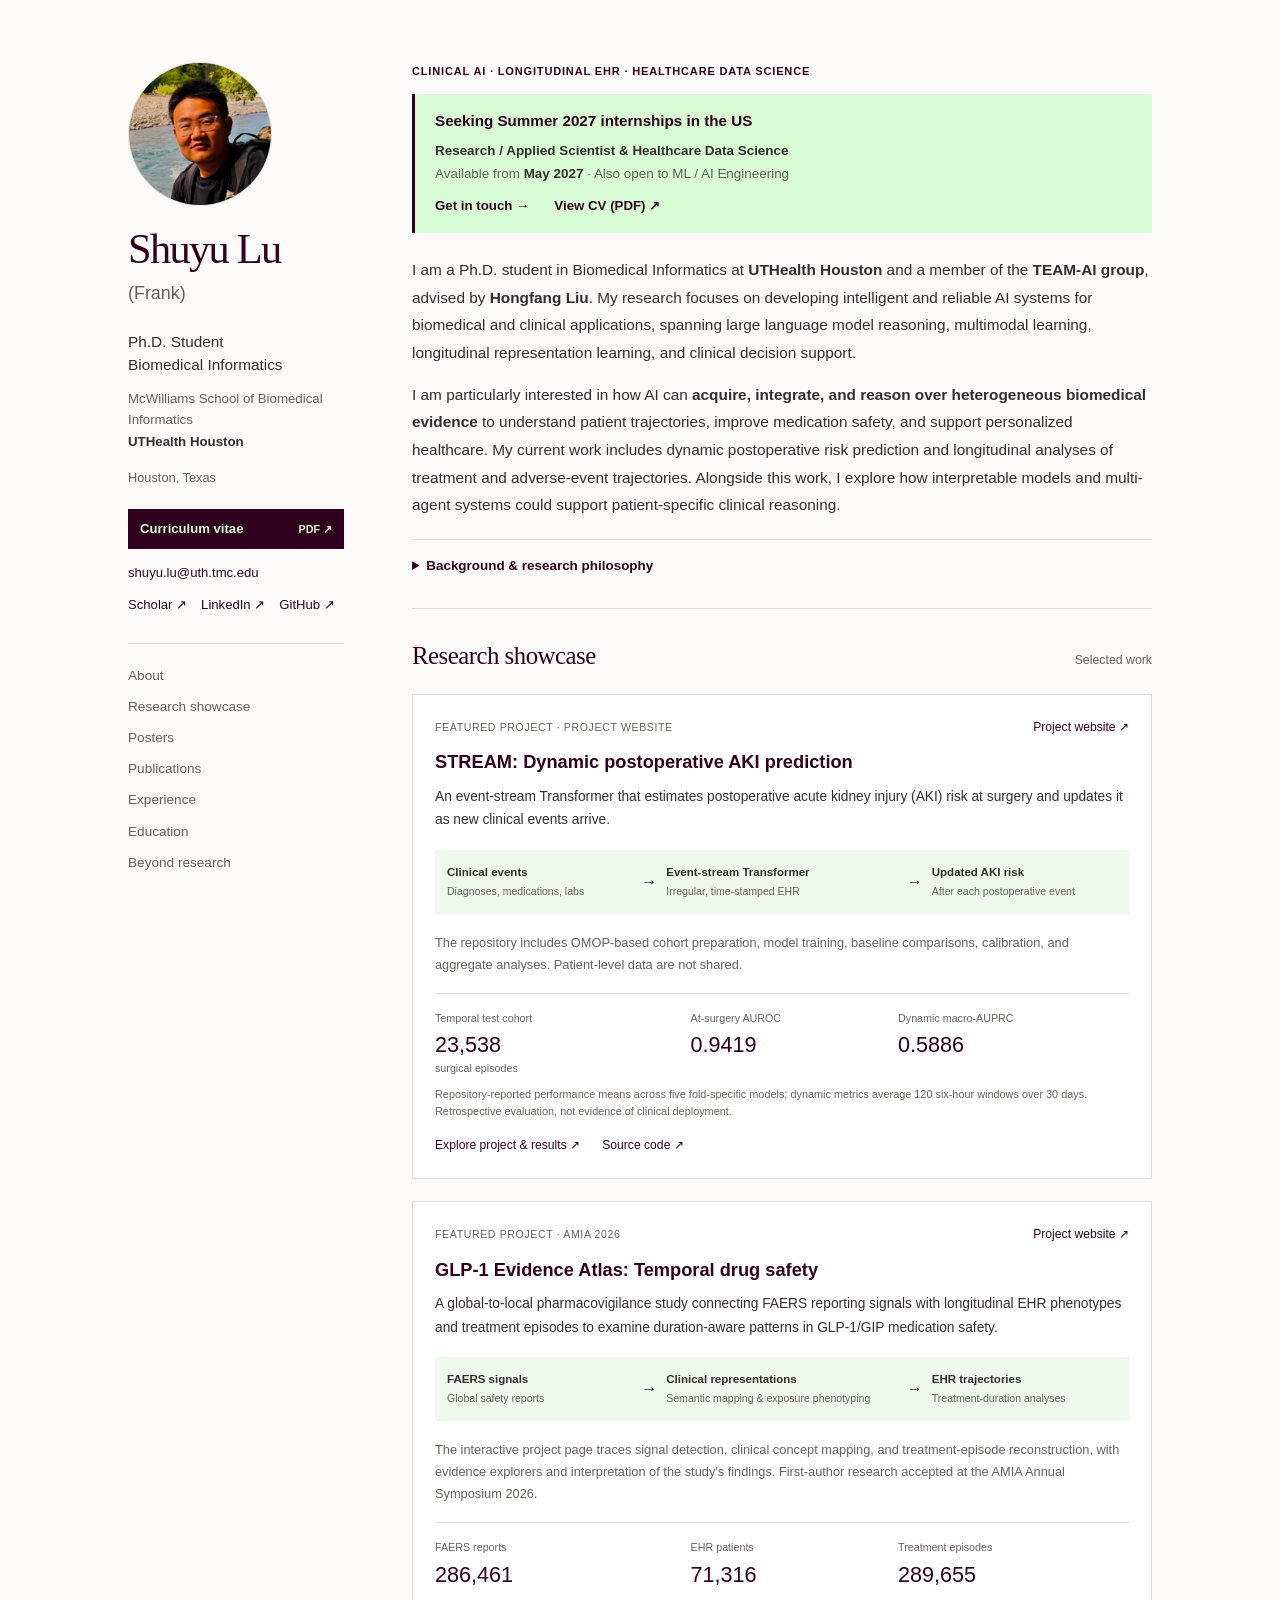
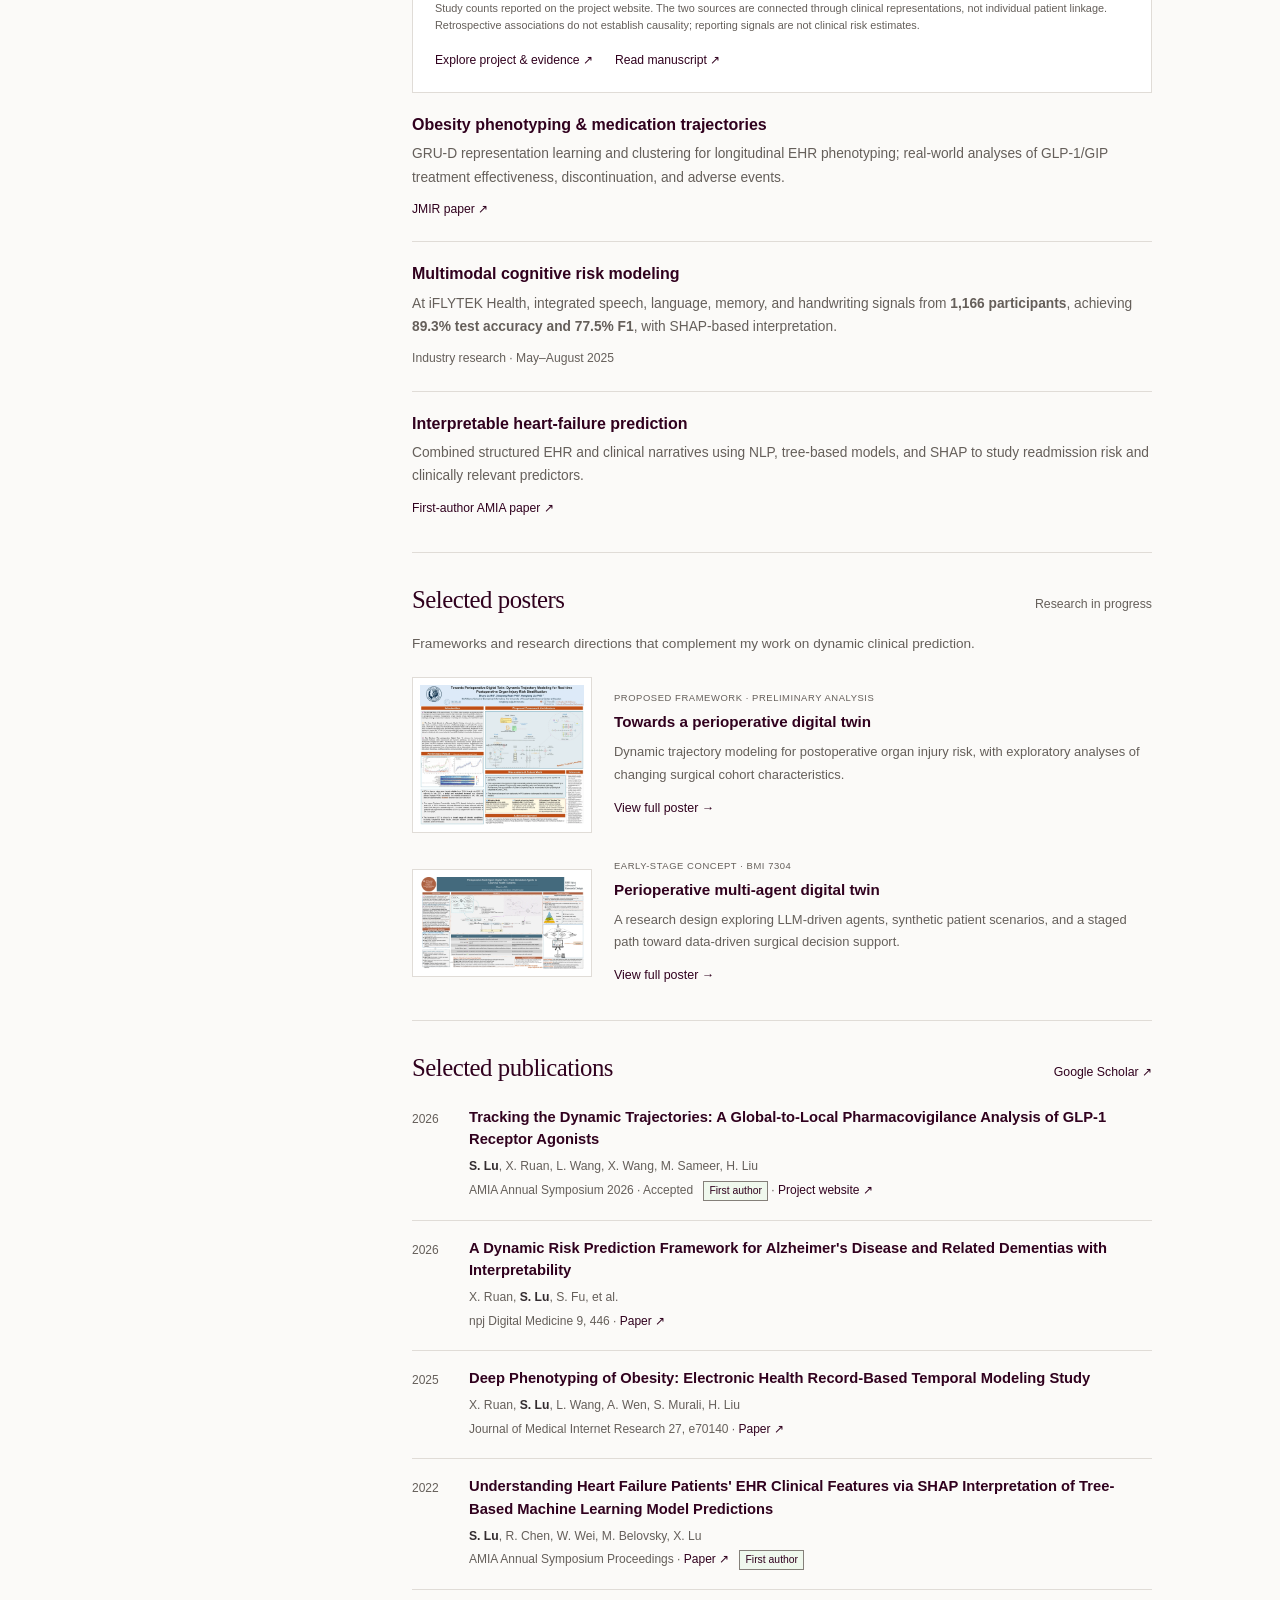
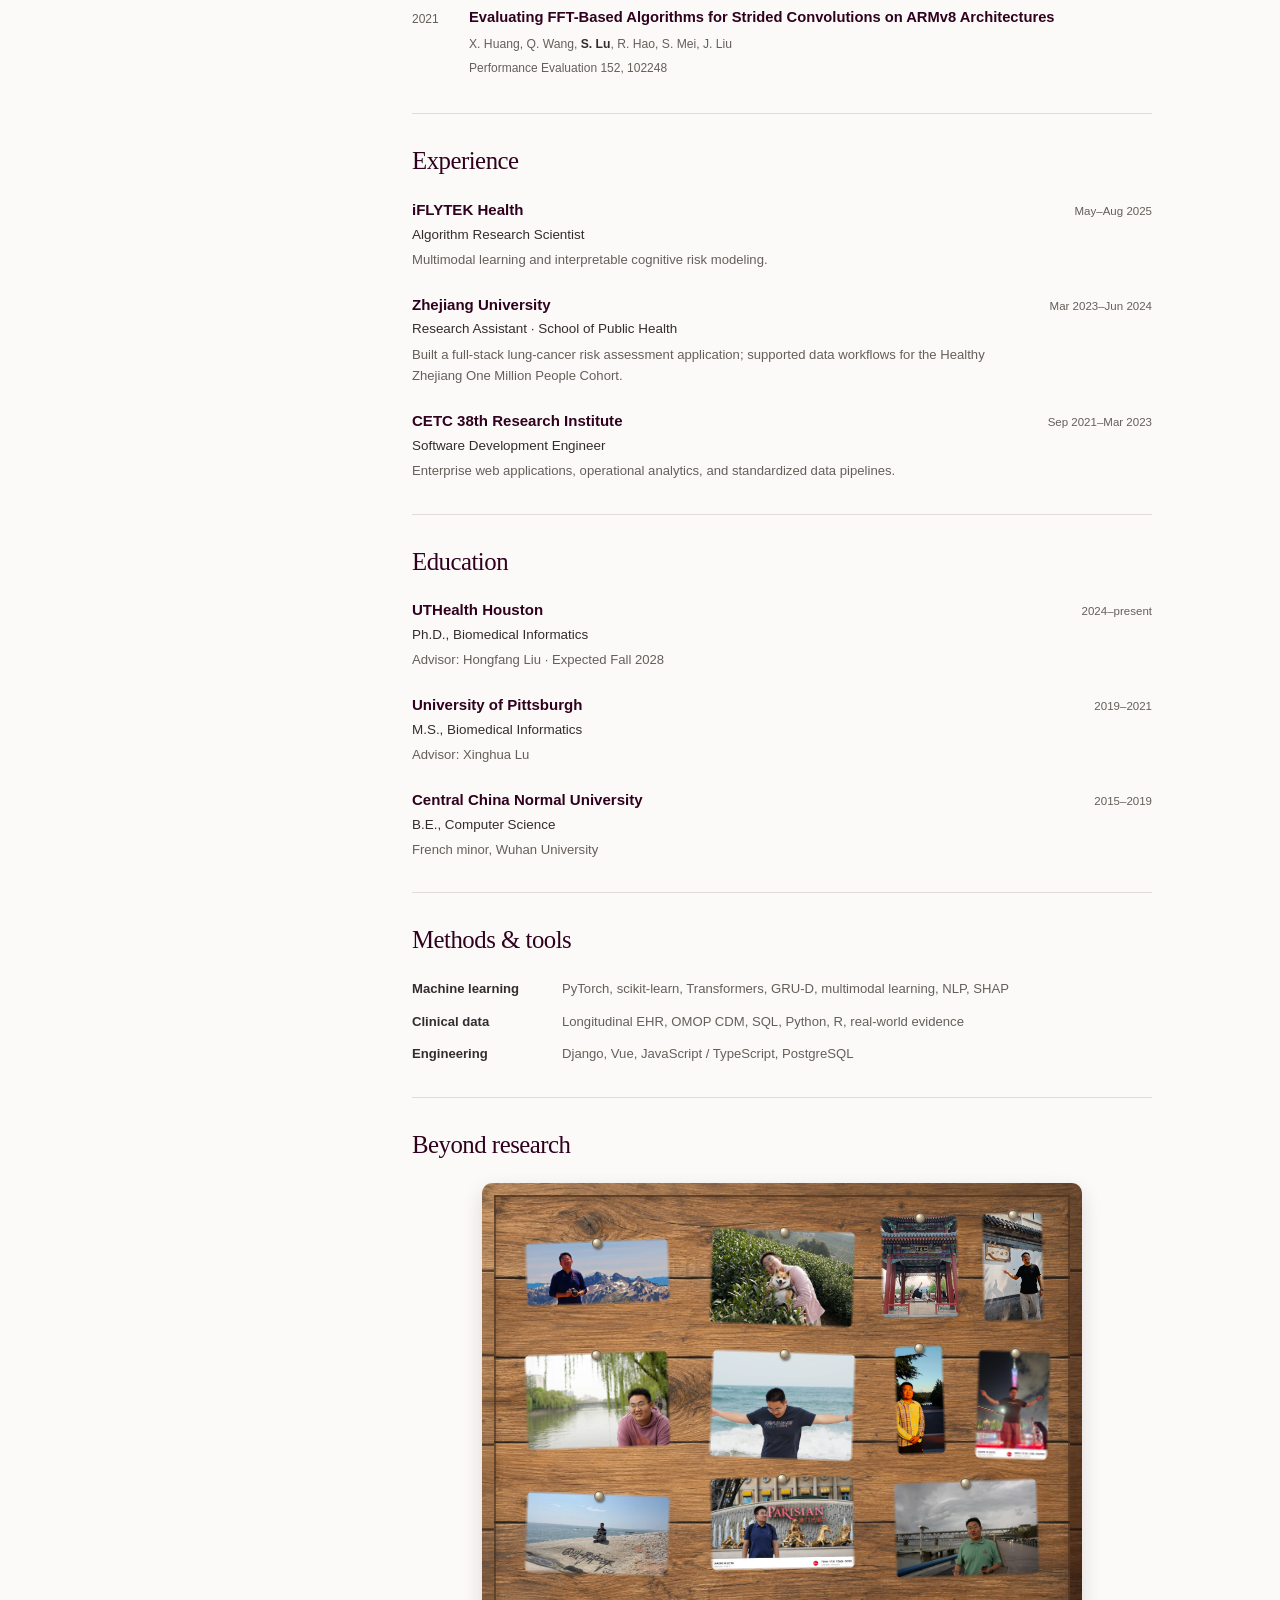
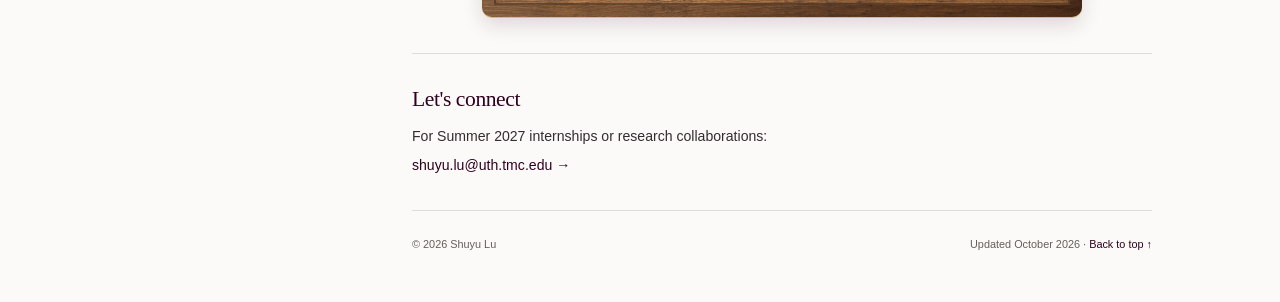
==== docs/index.html @ b24ef8eb "website" ====
<!doctype html>
<html lang="en">
<head>
<meta charset="utf-8"><meta name="viewport" content="width=device-width, initial-scale=1">
<meta name="theme-color" content="#fbfaf8">
<meta name="description" content="Shuyu (Frank) Lu, Biomedical Informatics Ph.D. student at UTHealth Houston. Clinical AI, longitudinal EHR modeling, and healthcare data science. Seeking US internships starting May 2027.">
<title>Shuyu (Frank) Lu | Clinical AI & Healthcare Data Science</title>
<link rel="stylesheet" href="styles.css">
<link rel="icon" type="image/svg+xml" href="data:image/svg+xml,%3Csvg xmlns='http://www.w3.org/2000/svg' viewBox='0 0 64 64'%3E%3Crect width='64' height='64' rx='10' fill='%2330011E'/%3E%3Ctext x='32' y='44' text-anchor='middle' font-family='Georgia,serif' font-size='38' fill='%23D7FCD4'%3ES%3C/text%3E%3C/svg%3E">
</head>
<body id="top">
<a class="skip" href="#main">Skip to content</a>
<div class="layout">
<header class="profile">
<div class="avatar"><img src="photos/shuyu-riverside.webp" alt="Shuyu Lu by a river" width="1800" height="810" fetchpriority="high"></div>
<h1 class="profile-title"><a class="name" href="#top">Shuyu Lu<span>(Frank)</span></a></h1>
<p class="position">Ph.D. Student <span class="break"></span>Biomedical Informatics</p>
<p class="affiliation">McWilliams School of Biomedical Informatics<br><strong>UTHealth Houston</strong></p>
<p class="location">Houston, Texas</p>
<div class="profile-links">
<a class="cv-link" href="cv.pdf" target="_blank" rel="noopener">Curriculum vitae <span>PDF ↗</span></a>
<a href="mailto:shuyu.lu@uth.tmc.edu">shuyu.lu@uth.tmc.edu</a>
<div class="social"><a href="https://scholar.google.com/citations?user=YHC0V5UAAAAJ&amp;hl=en" target="_blank" rel="noopener">Scholar ↗</a><a href="https://www.linkedin.com/in/shuyulu" target="_blank" rel="noopener">LinkedIn ↗</a><a href="https://github.com/Frank-LSY" target="_blank" rel="noopener">GitHub ↗</a></div>
</div>
<nav aria-label="Page sections"><a href="#about">About</a><a href="#research">Research showcase</a><a href="#posters">Posters</a><a href="#publications">Publications</a><a href="#experience">Experience</a><a href="#education">Education</a><a href="#life">Beyond research</a></nav>
</header>
<main id="main">
<section id="about" class="intro">
<p class="eyebrow">Clinical AI · Longitudinal EHR · Healthcare Data Science</p>
<aside class="availability" aria-label="Internship availability">
<h2>Seeking Summer 2027 internships in the US</h2>
<p><strong>Research / Applied Scientist &amp; Healthcare Data Science</strong><br>Available from <strong>May 2027</strong> · Also open to ML / AI Engineering</p>
<div class="action-links"><a href="mailto:shuyu.lu@uth.tmc.edu?subject=Summer%202027%20Internship">Get in touch →</a><a href="cv.pdf" target="_blank" rel="noopener">View CV (PDF) ↗</a></div>
</aside>
<p>I am a Ph.D. student in Biomedical Informatics at <strong>UTHealth Houston</strong> and a member of the <strong>TEAM-AI group</strong>, advised by <strong>Hongfang Liu</strong>. My research focuses on developing intelligent and reliable AI systems for biomedical and clinical applications, spanning large language model reasoning, multimodal learning, longitudinal representation learning, and clinical decision support.</p>
<p>I am particularly interested in how AI can <strong>acquire, integrate, and reason over heterogeneous biomedical evidence</strong> to understand patient trajectories, improve medication safety, and support personalized healthcare. My current work includes dynamic postoperative risk prediction and longitudinal analyses of treatment and adverse-event trajectories. Alongside this work, I explore how interpretable models and multi-agent systems could support patient-specific clinical reasoning.</p>
<details class="bio-story">
<summary>Background &amp; research philosophy</summary>
<div class="bio-story-copy">
<p>Growing up in a family of physicians, I often heard my parents discuss clinical practice and medical decision-making. Those conversations made me curious about the gap between the wealth of available clinical data and the knowledge clinicians can use in an individual patient's care. That question led me from computer science to biomedical informatics.</p>
<p>After earning my bachelor's degree in computer science, I completed an M.S. in Biomedical Informatics at the <strong>University of Pittsburgh</strong>, where I began studying predictive models for heart failure. I then returned to China to work on data-driven chronic disease management and software development. These experiences taught me to value systems that combine methodological rigor with a clear clinical purpose.</p>
<p>At UTHealth Houston, discussions with Dr. Liu, Xiaoyang Ruan, Liwei Wang, and colleagues at McGovern Medical School helped sharpen my interest in perioperative care. Dr. Liu's advice to <strong>start with the clinical problem and design the right tool</strong> has become central to my research: the question should guide the method, and the method should fit the clinical workflow.</p>
<p>Looking ahead, I aim to develop explainable, patient-specific decision support for perioperative risk management, including orthopedic care. One direction is a multi-agent framework that integrates heterogeneous clinical data and the perspectives of different clinical roles. This remains a research goal, with clinical validation and workflow integration essential to its development. Ultimately, I want my work to help clinicians turn complex evidence into informed, individualized care.</p>
</div>
</details>
</section>
<section id="research">
<div class="section-heading"><h2>Research showcase</h2><span>Selected work</span></div>
<article class="featured">
<div class="project-top"><span class="label">Featured project · Project website</span><a href="https://frank-lsy.github.io/STREAM-PO-AKI/" target="_blank" rel="noopener">Project website ↗</a></div>
<h3><a href="https://frank-lsy.github.io/STREAM-PO-AKI/" target="_blank" rel="noopener">STREAM: Dynamic postoperative AKI prediction</a></h3>
<p>An event-stream Transformer that estimates postoperative acute kidney injury (AKI) risk at surgery and updates it as new clinical events arrive.</p>
<div class="event-flow" aria-label="Model pipeline"><div><strong>Clinical events</strong><span>Diagnoses, medications, labs</span></div><span class="arrow" aria-hidden="true">→</span><div><strong>Event-stream Transformer</strong><span>Irregular, time-stamped EHR</span></div><span class="arrow" aria-hidden="true">→</span><div><strong>Updated AKI risk</strong><span>After each postoperative event</span></div></div>
<p class="project-detail">The repository includes OMOP-based cohort preparation, model training, baseline comparisons, calibration, and aggregate analyses. Patient-level data are not shared.</p>
<dl class="results"><div><dt>Temporal test cohort</dt><dd>23,538 <span>surgical episodes</span></dd></div><div><dt>At-surgery AUROC</dt><dd>0.9419</dd></div><div><dt>Dynamic macro-AUPRC</dt><dd>0.5886</dd></div></dl>
<p class="result-note">Repository-reported performance means across five fold-specific models; dynamic metrics average 120 six-hour windows over 30 days. Retrospective evaluation, not evidence of clinical deployment.</p>
<p class="project-links"><a href="https://frank-lsy.github.io/STREAM-PO-AKI/" target="_blank" rel="noopener">Explore project &amp; results ↗</a><a href="https://github.com/Frank-LSY/STREAM-PO-AKI" target="_blank" rel="noopener">Source code ↗</a></p>
</article>
<article class="featured" id="glp1-project">
<div class="project-top"><span class="label">Featured project · AMIA 2026</span><a href="https://frank-lsy.github.io/GLP-1-Temporal-Drug-Adeverse-Event-Resource/" target="_blank" rel="noopener">Project website ↗</a></div>
<h3><a href="https://frank-lsy.github.io/GLP-1-Temporal-Drug-Adeverse-Event-Resource/" target="_blank" rel="noopener">GLP-1 Evidence Atlas: Temporal drug safety</a></h3>
<p>A global-to-local pharmacovigilance study connecting FAERS reporting signals with longitudinal EHR phenotypes and treatment episodes to examine duration-aware patterns in GLP-1/GIP medication safety.</p>
<div class="event-flow" aria-label="Evidence workflow"><div><strong>FAERS signals</strong><span>Global safety reports</span></div><span class="arrow" aria-hidden="true">→</span><div><strong>Clinical representations</strong><span>Semantic mapping &amp; exposure phenotyping</span></div><span class="arrow" aria-hidden="true">→</span><div><strong>EHR trajectories</strong><span>Treatment-duration analyses</span></div></div>
<p class="project-detail">The interactive project page traces signal detection, clinical concept mapping, and treatment-episode reconstruction, with evidence explorers and interpretation of the study's findings. First-author research accepted at the AMIA Annual Symposium 2026.</p>
<dl class="results"><div><dt>FAERS reports</dt><dd>286,461</dd></div><div><dt>EHR patients</dt><dd>71,316</dd></div><div><dt>Treatment episodes</dt><dd>289,655</dd></div></dl>
<p class="result-note">Study counts reported on the project website. The two sources are connected through clinical representations, not individual patient linkage. Retrospective associations do not establish causality; reporting signals are not clinical risk estimates.</p>
<p class="project-links"><a href="https://frank-lsy.github.io/GLP-1-Temporal-Drug-Adeverse-Event-Resource/" target="_blank" rel="noopener">Explore project &amp; evidence ↗</a><a href="https://doi.org/10.64898/2026.05.28.26354401" target="_blank" rel="noopener">Read manuscript ↗</a></p>
</article>
<div class="research-rows">
<article><h3>Obesity phenotyping &amp; medication trajectories</h3><p>GRU-D representation learning and clustering for longitudinal EHR phenotyping; real-world analyses of GLP-1/GIP treatment effectiveness, discontinuation, and adverse events.</p><a href="https://doi.org/10.2196/70140" target="_blank" rel="noopener">JMIR paper ↗</a></article>
<article><h3>Multimodal cognitive risk modeling</h3><p>At iFLYTEK Health, integrated speech, language, memory, and handwriting signals from <strong>1,166 participants</strong>, achieving <strong>89.3% test accuracy and 77.5% F1</strong>, with SHAP-based interpretation.</p><span class="muted">Industry research · May–August 2025</span></article>
<article><h3>Interpretable heart-failure prediction</h3><p>Combined structured EHR and clinical narratives using NLP, tree-based models, and SHAP to study readmission risk and clinically relevant predictors.</p><a href="https://pmc.ncbi.nlm.nih.gov/articles/PMC8861751/" target="_blank" rel="noopener">First-author AMIA paper ↗</a></article>
</div>
</section>
<section id="posters">
<div class="section-heading"><h2>Selected posters</h2><span>Research in progress</span></div>
<p class="poster-intro">Frameworks and research directions that complement my work on dynamic clinical prediction.</p>
<div class="poster-list">
<article class="poster-item">
<a class="poster-preview" href="posters/perioperative-digital-twin.html" aria-label="View the perioperative digital twin poster"><img src="posters/perioperative-digital-twin-preview.webp" alt="Preview of Shuyu Lu's perioperative digital twin poster, including the proposed architecture and preliminary surgical cohort analyses" width="1000" height="857" loading="lazy"></a>
<div><p class="label">Proposed framework · Preliminary analysis</p><h3><a href="posters/perioperative-digital-twin.html">Towards a perioperative digital twin</a></h3><p>Dynamic trajectory modeling for postoperative organ injury risk, with exploratory analyses of changing surgical cohort characteristics.</p><a class="poster-link" href="posters/perioperative-digital-twin.html">View full poster →</a></div>
</article>
<article class="poster-item">
<a class="poster-preview" href="posters/multi-agent-digital-twin.html" aria-label="View the multi-agent digital twin research concept poster"><img src="posters/multi-agent-digital-twin-preview.webp" alt="Preview of Shuyu Lu's multi-agent digital twin research design poster, with agent roles and a staged development roadmap" width="1000" height="563" loading="lazy"></a>
<div><p class="label">Early-stage concept · BMI 7304</p><h3><a href="posters/multi-agent-digital-twin.html">Perioperative multi-agent digital twin</a></h3><p>A research design exploring LLM-driven agents, synthetic patient scenarios, and a staged path toward data-driven surgical decision support.</p><a class="poster-link" href="posters/multi-agent-digital-twin.html">View full poster →</a></div>
</article>
</div>
</section>
<section id="publications">
<div class="section-heading"><h2>Selected publications</h2><a href="https://scholar.google.com/citations?user=YHC0V5UAAAAJ&amp;hl=en" target="_blank" rel="noopener">Google Scholar ↗</a></div>
<ol class="publications">
<li><span class="pub-year">2026</span><div><h3><a href="https://scholar.google.com/citations?view_op=view_citation&amp;hl=en&amp;user=YHC0V5UAAAAJ&amp;citation_for_view=YHC0V5UAAAAJ:eQOLeE2rZwMC" target="_blank" rel="noopener">Tracking the Dynamic Trajectories: A Global-to-Local Pharmacovigilance Analysis of GLP-1 Receptor Agonists</a></h3><p><strong>S. Lu</strong>, X. Ruan, L. Wang, X. Wang, M. Sameer, H. Liu</p><p class="venue">AMIA Annual Symposium 2026 · Accepted <span class="authorship">First author</span> · <a href="https://frank-lsy.github.io/GLP-1-Temporal-Drug-Adeverse-Event-Resource/" target="_blank" rel="noopener">Project website ↗</a></p></div></li>
<li><span class="pub-year">2026</span><div><h3><a href="https://doi.org/10.1038/s41746-026-02732-0" target="_blank" rel="noopener">A Dynamic Risk Prediction Framework for Alzheimer's Disease and Related Dementias with Interpretability</a></h3><p>X. Ruan, <strong>S. Lu</strong>, S. Fu, et al.</p><p class="venue">npj Digital Medicine 9, 446 · <a href="https://doi.org/10.1038/s41746-026-02732-0" target="_blank" rel="noopener">Paper ↗</a></p></div></li>
<li><span class="pub-year">2025</span><div><h3><a href="https://doi.org/10.2196/70140" target="_blank" rel="noopener">Deep Phenotyping of Obesity: Electronic Health Record-Based Temporal Modeling Study</a></h3><p>X. Ruan, <strong>S. Lu</strong>, L. Wang, A. Wen, S. Murali, H. Liu</p><p class="venue">Journal of Medical Internet Research 27, e70140 · <a href="https://doi.org/10.2196/70140" target="_blank" rel="noopener">Paper ↗</a></p></div></li>
<li><span class="pub-year">2022</span><div><h3><a href="https://pmc.ncbi.nlm.nih.gov/articles/PMC8861751/" target="_blank" rel="noopener">Understanding Heart Failure Patients' EHR Clinical Features via SHAP Interpretation of Tree-Based Machine Learning Model Predictions</a></h3><p><strong>S. Lu</strong>, R. Chen, W. Wei, M. Belovsky, X. Lu</p><p class="venue">AMIA Annual Symposium Proceedings · <a href="https://pmc.ncbi.nlm.nih.gov/articles/PMC8861751/" target="_blank" rel="noopener">Paper ↗</a> <span class="authorship">First author</span></p></div></li>
<li><span class="pub-year">2021</span><div><h3>Evaluating FFT-Based Algorithms for Strided Convolutions on ARMv8 Architectures</h3><p>X. Huang, Q. Wang, <strong>S. Lu</strong>, R. Hao, S. Mei, J. Liu</p><p class="venue">Performance Evaluation 152, 102248</p></div></li>
</ol>
</section>
<section id="experience">
<div class="section-heading"><h2>Experience</h2></div>
<article class="timeline-row"><div><h3>iFLYTEK Health</h3><p class="role">Algorithm Research Scientist</p><p>Multimodal learning and interpretable cognitive risk modeling.</p></div><time>May–Aug 2025</time></article>
<article class="timeline-row"><div><h3>Zhejiang University</h3><p class="role">Research Assistant · School of Public Health</p><p>Built a full-stack lung-cancer risk assessment application; supported data workflows for the Healthy Zhejiang One Million People Cohort.</p></div><time>Mar 2023–Jun 2024</time></article>
<article class="timeline-row"><div><h3>CETC 38th Research Institute</h3><p class="role">Software Development Engineer</p><p>Enterprise web applications, operational analytics, and standardized data pipelines.</p></div><time>Sep 2021–Mar 2023</time></article>
</section>
<section id="education">
<div class="section-heading"><h2>Education</h2></div>
<article class="timeline-row"><div><h3>UTHealth Houston</h3><p class="role">Ph.D., Biomedical Informatics</p><p>Advisor: Hongfang Liu · Expected Fall 2028</p></div><time>2024–present</time></article>
<article class="timeline-row"><div><h3>University of Pittsburgh</h3><p class="role">M.S., Biomedical Informatics</p><p>Advisor: Xinghua Lu</p></div><time>2019–2021</time></article>
<article class="timeline-row"><div><h3>Central China Normal University</h3><p class="role">B.E., Computer Science</p><p>French minor, Wuhan University</p></div><time>2015–2019</time></article>
</section>
<section id="methods">
<div class="section-heading"><h2>Methods &amp; tools</h2></div>
<dl class="methods"><div><dt>Machine learning</dt><dd>PyTorch, scikit-learn, Transformers, GRU-D, multimodal learning, NLP, SHAP</dd></div><div><dt>Clinical data</dt><dd>Longitudinal EHR, OMOP CDM, SQL, Python, R, real-world evidence</dd></div><div><dt>Engineering</dt><dd>Django, Vue, JavaScript / TypeScript, PostgreSQL</dd></div></dl>
</section>
<section id="life">
<div class="section-heading"><h2>Beyond research</h2></div>
<div class="photo-wall" aria-label="Photos beyond research">
<div class="life-photo"><img src="photos/mountain-camera.webp" alt="Shuyu holding a camera in the mountains" width="1600" height="720" loading="lazy" decoding="async"></div>
<div class="life-photo"><img src="photos/tea-garden-dog.webp" alt="Shuyu with a dog among tea plants" width="1600" height="1067" loading="lazy" decoding="async"></div>
<div class="life-photo portrait"><img src="photos/pavilion.webp" alt="Shuyu balancing beneath an ornate pavilion" width="1080" height="1440" loading="lazy" decoding="async"></div>
<div class="life-photo"><img src="photos/willow-river.webp" alt="Shuyu beside a river and willow branches" width="1600" height="1067" loading="lazy" decoding="async"></div>
<div class="life-photo"><img src="photos/ocean.webp" alt="Shuyu by the ocean with arms outstretched" width="1600" height="1200" loading="lazy" decoding="async"></div>
<div class="life-photo portrait"><img src="photos/hutong.webp" alt="Shuyu beside a hutong wall" width="900" height="1600" loading="lazy" decoding="async"></div>
<div class="life-photo portrait"><img src="photos/mountain-evening.webp" alt="Shuyu in evening light with a mountain in the distance" width="1200" height="2666" loading="lazy" decoding="async"></div>
<div class="life-photo"><img src="photos/coast.webp" alt="Shuyu seated on a coastal rock" width="1600" height="900" loading="lazy" decoding="async"></div>
<div class="life-photo"><img src="photos/fountain.webp" alt="Shuyu standing by a fountain" width="1600" height="1038" loading="lazy" decoding="async"></div>
<div class="life-photo"><img src="photos/riverside-walk.webp" alt="Shuyu on a riverside walkway" width="1600" height="1067" loading="lazy" decoding="async"></div>
<div class="life-photo portrait"><img src="photos/city-lights.webp" alt="Shuyu in front of an illuminated tower at night" width="1200" height="1784" loading="lazy" decoding="async"></div>
</div>
</section>
<section id="contact" class="contact"><h2>Let's connect</h2><p>For Summer 2027 internships or research collaborations:<br><a href="mailto:shuyu.lu@uth.tmc.edu">shuyu.lu@uth.tmc.edu →</a></p></section>
<footer>© 2026 Shuyu Lu <span>Updated October 2026 · <a href="#top">Back to top ↑</a></span></footer>
</main>
</div>
</body>
</html>
---- docs/styles.css ----
:root{--paper:#fbfaf8;--ink:#332c30;--muted:#655f5a;--accent:#30011e;--olive:#847f79;--tea:#d7fcd4;--line:#e0dcd7;--soft:#eff8ed}
*{box-sizing:border-box}html{scroll-behavior:smooth;scroll-padding-top:28px}body{margin:0;background:var(--paper);color:var(--ink);font:16px/1.7 Arial,"Helvetica Neue",sans-serif}a{color:var(--accent);text-decoration:none;text-underline-offset:4px}a:hover{text-decoration:underline}a:focus-visible{outline:2px solid var(--accent);outline-offset:5px}::selection{background:var(--tea);color:var(--accent)}p{margin:0 0 14px}strong{font-weight:600}.muted{color:var(--muted)}
.skip{position:absolute;left:20px;top:-100px;background:white;padding:10px 16px;z-index:10}.skip:focus{top:10px}.layout{display:grid;grid-template-columns:220px minmax(0,740px);gap:64px;max-width:1104px;margin:auto;padding:62px 40px 24px}.profile{position:sticky;top:44px;align-self:start}.name{font:400 2.65rem/1.1 Georgia,"Times New Roman",serif;letter-spacing:-.04em;color:var(--ink);display:block}.name span{display:block;font:400 1.12rem/1.5 Arial,sans-serif;letter-spacing:0;color:var(--muted);margin-top:7px}.position{margin:23px 0 12px;line-height:1.5;font-size:.96rem}.break{display:block}.affiliation{font-size:.83rem;color:var(--muted);line-height:1.65}.affiliation strong{color:var(--ink)}.location{font-size:.8rem;color:var(--muted);margin:12px 0 20px}.profile-links{font-size:.82rem}.cv-link{display:flex;justify-content:space-between;padding:8px 11px;border:1px solid var(--olive);margin-bottom:13px;color:var(--accent);font-weight:600}.cv-link span{font-size:.67rem;align-self:center}.social{display:flex;flex-wrap:wrap;gap:7px 14px;margin-top:9px}.profile nav{display:flex;flex-direction:column;gap:8px;border-top:1px solid var(--line);padding-top:20px;margin-top:27px;font-size:.85rem}.profile nav a{color:var(--muted)}.profile nav a:hover{color:var(--accent)}
main{min-width:0}section{padding:32px 0;border-bottom:1px solid var(--line);scroll-margin-top:18px}.intro{padding-top:0;padding-bottom:30px}.eyebrow{font-size:.69rem;letter-spacing:.075em;text-transform:uppercase;font-weight:600;color:var(--accent);margin-bottom:13px}h1{font:400 clamp(1.8rem,3vw,2.5rem)/1.2 Georgia,"Times New Roman",serif;letter-spacing:-.025em;margin:0 0 22px}h2{font:400 1.55rem/1.25 Georgia,"Times New Roman",serif;letter-spacing:-.02em;margin:0}h3{font-size:1rem;line-height:1.45;margin:0 0 6px;font-weight:600}.intro>p:not(.eyebrow){font-size:.96rem;line-height:1.8}.availability{background:var(--soft);border-left:3px solid var(--accent);padding:16px 20px;margin-top:23px}.availability h2{font:600 .95rem/1.5 Arial,sans-serif;letter-spacing:0;margin-bottom:6px}.availability p{font-size:.84rem;line-height:1.75;margin-bottom:9px;color:var(--muted)}.availability strong{color:var(--ink)}.action-links{display:flex;gap:25px;font-size:.83rem;font-weight:600}.section-heading{display:flex;justify-content:space-between;align-items:baseline;gap:12px;margin-bottom:22px}.section-heading>span,.section-heading>a{font-size:.77rem}.section-heading>span{color:var(--muted)}
.featured{border:1px solid var(--line);background:#fff;padding:22px}.project-top{display:flex;justify-content:space-between;align-items:baseline;gap:12px;margin-bottom:12px;font-size:.76rem}.label{color:var(--muted);font-size:.66rem;letter-spacing:.06em;text-transform:uppercase}.featured h3{font-size:1.14rem;color:var(--accent);margin-bottom:9px}.featured p{font-size:.86rem;line-height:1.7}.event-flow{display:grid;grid-template-columns:1fr auto 1.25fr auto 1fr;gap:9px;align-items:center;background:var(--soft);padding:14px 12px;margin:18px 0}.event-flow div{min-width:0}.event-flow strong{font-size:.72rem;display:block;line-height:1.5}.event-flow div span{display:block;font-size:.66rem;color:var(--muted);line-height:1.5;margin-top:3px}.arrow{color:var(--accent);font-size:1rem}.featured .project-detail{color:var(--muted);font-size:.8rem}.results{display:grid;grid-template-columns:1.25fr 1fr 1.2fr;gap:15px;margin:18px 0 10px;border-top:1px solid var(--line);padding-top:15px}.results dt{font-size:.67rem;color:var(--muted);margin-bottom:3px}.results dd{margin:0;font-size:1.35rem;line-height:1.4;color:var(--accent);font-variant-numeric:tabular-nums}.results dd span{display:block;font-size:.67rem;color:var(--muted)}.featured .result-note{font-size:.68rem;line-height:1.6;color:var(--muted);margin-bottom:15px}.featured .project-links{display:flex;flex-wrap:wrap;gap:8px 22px;font-size:.76rem;margin-bottom:0}.research-rows article{padding:20px 0;border-bottom:1px solid var(--line)}.research-rows article:last-child{padding-bottom:0;border:0}.research-rows p{font-size:.86rem;color:var(--muted);margin-bottom:5px}.research-rows article>a,.research-rows article>span{font-size:.76rem}
.publications{list-style:none;padding:0;margin:0}.publications li{display:grid;grid-template-columns:42px 1fr;gap:15px;padding:16px 0;border-bottom:1px solid var(--line)}.publications li:first-child{padding-top:0}.publications li:last-child{border:0;padding-bottom:0}.pub-year{font-size:.75rem;color:var(--muted);padding-top:3px}.publications h3{font-size:.92rem;font-weight:600;line-height:1.55;margin-bottom:5px}.publications h3 a{color:var(--ink)}.publications h3 a:hover{color:var(--accent)}.publications p{font-size:.76rem;color:var(--muted);margin:0 0 3px}.publications p strong{color:var(--ink)}.publications .venue{font-size:.75rem}.authorship{display:inline-block;color:var(--accent);font-size:.65rem;border:1px solid var(--line);padding:0 5px;margin-left:7px;white-space:nowrap}
.timeline-row{display:flex;justify-content:space-between;gap:25px;margin-bottom:23px}.timeline-row:last-child{margin-bottom:0}.timeline-row h3{font-size:.94rem;margin-bottom:2px}.timeline-row p{font-size:.82rem;color:var(--muted);margin:3px 0 0;line-height:1.65}.timeline-row .role{color:var(--ink);font-size:.84rem}.timeline-row time{flex-shrink:0;font-size:.72rem;color:var(--muted);padding-top:3px}.methods{margin:0;font-size:.82rem}.methods>div{display:grid;grid-template-columns:135px 1fr;gap:15px;margin-bottom:10px}.methods>div:last-child{margin:0}.methods dt{font-weight:600}.methods dd{margin:0;color:var(--muted)}.contact h2{font-size:1.35rem;margin-bottom:12px}.contact p{font-size:.88rem;margin:0}.contact a{display:inline-block;margin-top:5px}footer{display:flex;justify-content:space-between;gap:10px;padding:24px 0;color:var(--muted);font-size:.68rem}
@media(min-width:1300px){.layout{padding-top:74px}}
@media(max-width:900px){.layout{grid-template-columns:190px minmax(0,1fr);gap:35px;padding:40px 26px}.name{font-size:2.3rem}.event-flow{grid-template-columns:1fr;gap:5px;text-align:center}.arrow{transform:rotate(90deg)}.timeline-row{gap:12px}.timeline-row time{font-size:.66rem}.results{gap:10px}.results dt{font-size:.63rem}}
@media(max-width:680px){.layout{display:block;padding:28px 22px 10px}.profile{position:static;border-bottom:1px solid var(--line);padding-bottom:19px;margin-bottom:27px}.name{font-size:2.4rem}.name span{display:inline;font-size:1.1rem;letter-spacing:0;margin-left:10px}.position{font-size:.85rem;margin:12px 0 5px}.break{display:inline}.break:after{content:' · '}.affiliation{font-size:.78rem;margin-bottom:8px}.affiliation br{display:none}.affiliation strong:before{content:' · '}.location{display:none}.profile-links{margin-top:13px;display:flex;flex-wrap:wrap;gap:8px 18px;align-items:center;font-size:.8rem}.cv-link{margin:0;padding:5px 10px;gap:14px}.social{width:100%;gap:19px;margin:3px 0 0}.profile nav{flex-direction:row;flex-wrap:wrap;gap:7px 18px;margin:18px 0 0;padding:13px 0 0;font-size:.75rem}.eyebrow{font-size:.59rem;letter-spacing:.06em}h1{font-size:1.9rem;margin-bottom:17px}.intro>p:not(.eyebrow){font-size:.9rem}.availability{padding:14px 15px}.availability h2{font-size:.86rem}.availability p{font-size:.78rem}.action-links{font-size:.77rem;gap:20px}.section-heading{gap:10px;margin-bottom:19px}h2{font-size:1.4rem}.section-heading>a,.section-heading>span{font-size:.66rem}.featured{padding:17px}.project-top{font-size:.71rem}.label{font-size:.59rem}.featured h3{font-size:1.03rem}.event-flow{padding:13px;gap:5px}.event-flow strong{font-size:.76rem}.event-flow div span{font-size:.69rem}.results{grid-template-columns:1fr 1fr;gap:13px}.results>div:first-child{grid-column:1/-1}.results>div:first-child dd span{display:inline;margin-left:4px}.results dt{font-size:.66rem}.results dd{font-size:1.25rem}.publications li{grid-template-columns:33px 1fr;gap:10px}.publications h3{font-size:.87rem}.timeline-row{display:flex;flex-direction:column;gap:4px}.timeline-row time{order:-1;font-size:.69rem}.methods>div{grid-template-columns:1fr;gap:2px;margin-bottom:13px}footer{flex-direction:column;gap:2px}section{padding:28px 0}}
.availability{margin:0 0 23px}
.poster-intro{font-size:.85rem;color:var(--muted);margin-top:-6px;margin-bottom:22px}.poster-item{display:grid;grid-template-columns:180px 1fr;gap:22px;margin-bottom:25px;align-items:center}.poster-item:last-child{margin-bottom:0}.poster-preview{display:block;padding:7px;border:1px solid var(--line);background:white}.poster-preview:hover{border-color:var(--accent)}.poster-preview img{display:block;width:100%;height:auto}.poster-item h3{font-size:.95rem;margin:5px 0 8px}.poster-item p:not(.label){font-size:.81rem;line-height:1.7;color:var(--muted);margin-bottom:7px}.poster-item .label{font-size:.59rem;margin:0}.poster-link{font-size:.78rem}.poster-page{max-width:1280px;margin:auto;padding:32px}.poster-page h1{font-size:2rem;margin:20px 0 12px;max-width:920px}.poster-page .poster-summary{max-width:800px;font-size:.94rem}.poster-page .poster-status{padding:12px 16px;background:var(--soft);font-size:.83rem;max-width:920px}.poster-page .poster-full{display:block;width:100%;height:auto;border:1px solid var(--line);margin:22px 0}.poster-page .poster-actions{display:flex;flex-wrap:wrap;gap:12px 24px;font-size:.85rem}.poster-page .poster-caption{font-size:.75rem;color:var(--muted)}@media(max-width:680px){.poster-item{grid-template-columns:105px minmax(0,1fr);gap:14px;align-items:start}.poster-item h3{font-size:.85rem}.poster-item p:not(.label){font-size:.77rem}.poster-page{padding:23px}.poster-page h1{font-size:1.6rem}}
.profile{max-height:calc(100vh - 64px);overflow-y:auto;scrollbar-width:thin;padding-right:4px}
.avatar{position:relative;width:144px;height:144px;border-radius:50%;overflow:hidden;margin:0 0 20px;background:var(--soft);border:1px solid var(--line)}
.avatar img{position:absolute;display:block;width:512%;max-width:none;height:auto;left:-237.5%;top:-55%}
.life-intro{font-size:.85rem;color:var(--muted);margin-top:-6px;margin-bottom:20px}
.life-gallery{display:grid;grid-template-columns:repeat(3,minmax(0,1fr));gap:16px}
.life-gallery figure{margin:0;min-width:0}.life-gallery img{display:block;width:100%;height:auto;aspect-ratio:3/4;object-fit:cover;background:var(--soft)}
.life-gallery .mountain-photo{object-position:50% 55%}.life-gallery .city-photo{object-position:center top}
.life-gallery figcaption{font-size:.73rem;color:var(--muted);margin-top:8px}
@media(max-width:680px){.profile{max-height:none;overflow:visible;padding-right:0}.avatar{float:right;width:88px;height:88px;margin:0 0 12px 16px}.profile .name{font-size:2.15rem}.profile .name span{display:block;margin:5px 0 0;font-size:.94rem}.profile-links{clear:both}.life-gallery{gap:10px}.life-gallery figcaption{font-size:.68rem}}
@media(max-width:420px){.life-gallery{grid-template-columns:1fr}.life-gallery img{max-height:440px;aspect-ratio:3/4}.life-gallery figure{margin-bottom:12px}}
.bio-story{margin-top:20px;border-top:1px solid var(--line);padding-top:15px;font-size:.9rem}.bio-story summary{cursor:pointer;color:var(--accent);font-size:.84rem;font-weight:600;width:fit-content}.bio-story summary:focus-visible{outline:2px solid var(--accent);outline-offset:5px}.bio-story-copy{padding-top:18px}.bio-story-copy p{line-height:1.85;margin-bottom:16px}.bio-story-copy p:last-child{margin-bottom:0}
.visually-hidden{position:absolute;width:1px;height:1px;padding:0;margin:-1px;overflow:hidden;clip-path:inset(50%);white-space:nowrap;border:0}

.photo-wall{display:grid;grid-template-columns:repeat(6,minmax(0,1fr));grid-template-rows:repeat(3,110px);grid-auto-flow:dense;align-items:center;gap:18px 14px;padding:22px 18px;max-width:600px;margin:8px auto 4px;border:12px solid transparent;border-radius:10px;background-color:#94653e;background-image:linear-gradient(#ebd3ad22,#ebd3ad22),url('assets/rustic-wood.webp'),linear-gradient(135deg,#e8c39155,#321b11aa),url('assets/rustic-wood.webp');background-size:auto,cover,auto,cover;background-position:center;background-origin:padding-box,padding-box,border-box,border-box;background-clip:padding-box,padding-box,border-box,border-box;box-shadow:inset 0 0 0 2px #49301d99,inset 0 4px 10px #2c190d55,0 1px 0 #d9b78b,0 8px 20px #30011e24}
.life-photo{grid-column:span 2;min-width:0;display:flex;align-items:center;justify-content:center;position:relative;transform:rotate(-2deg)}
.life-photo::after{content:"";position:absolute;z-index:1;top:-2px;left:calc(50% - 4px);width:8px;height:8px;border:1px solid #6d6251;border-radius:50%;background:radial-gradient(circle at 30% 25%,#faf2dd 0 12%,#c9bc9f 30%,#96876e 62%,#655a49 100%);box-shadow:1px 2px 2px #27190e88,0 0 0 1px #efe4ca22;pointer-events:none}
.life-photo.portrait{grid-column:span 1}
.life-photo:nth-child(3n+2){transform:rotate(2deg) translateY(5px)}
.life-photo:nth-child(3n){transform:rotate(-1deg) translateY(-5px)}
.life-photo img{display:block;width:auto;height:auto;max-width:min(100%,145px);max-height:110px;border-radius:8px;box-shadow:0 4px 12px #30011e14;mask-image:linear-gradient(to right,transparent,#000 3px,#000 calc(100% - 3px),transparent),linear-gradient(to bottom,transparent,#000 3px,#000 calc(100% - 3px),transparent);mask-composite:intersect}
@media(max-width:680px){.photo-wall{grid-template-rows:repeat(3,80px);gap:12px 8px;padding:16px 10px;border-width:9px;border-radius:8px}.life-photo img{max-height:80px;border-radius:5px}.bio-story-copy{font-size:.86rem}}
@media(prefers-reduced-motion:reduce){html{scroll-behavior:auto}}
/* Reference palette: Midnight Violet, Grey Olive, Tea Green. */
h1,h2,h3,.name,.publications h3 a{color:var(--accent)}
.availability{background:var(--tea)}
.cv-link{background:var(--accent);border-color:var(--accent);color:var(--tea)}
.cv-link:hover{background:#4a1636}
.authorship{background:var(--soft);border-color:var(--olive)}
.profile{scrollbar-color:var(--olive) transparent}
.profile-title{margin:0;font:inherit;letter-spacing:normal}
.featured+.featured{margin-top:22px}
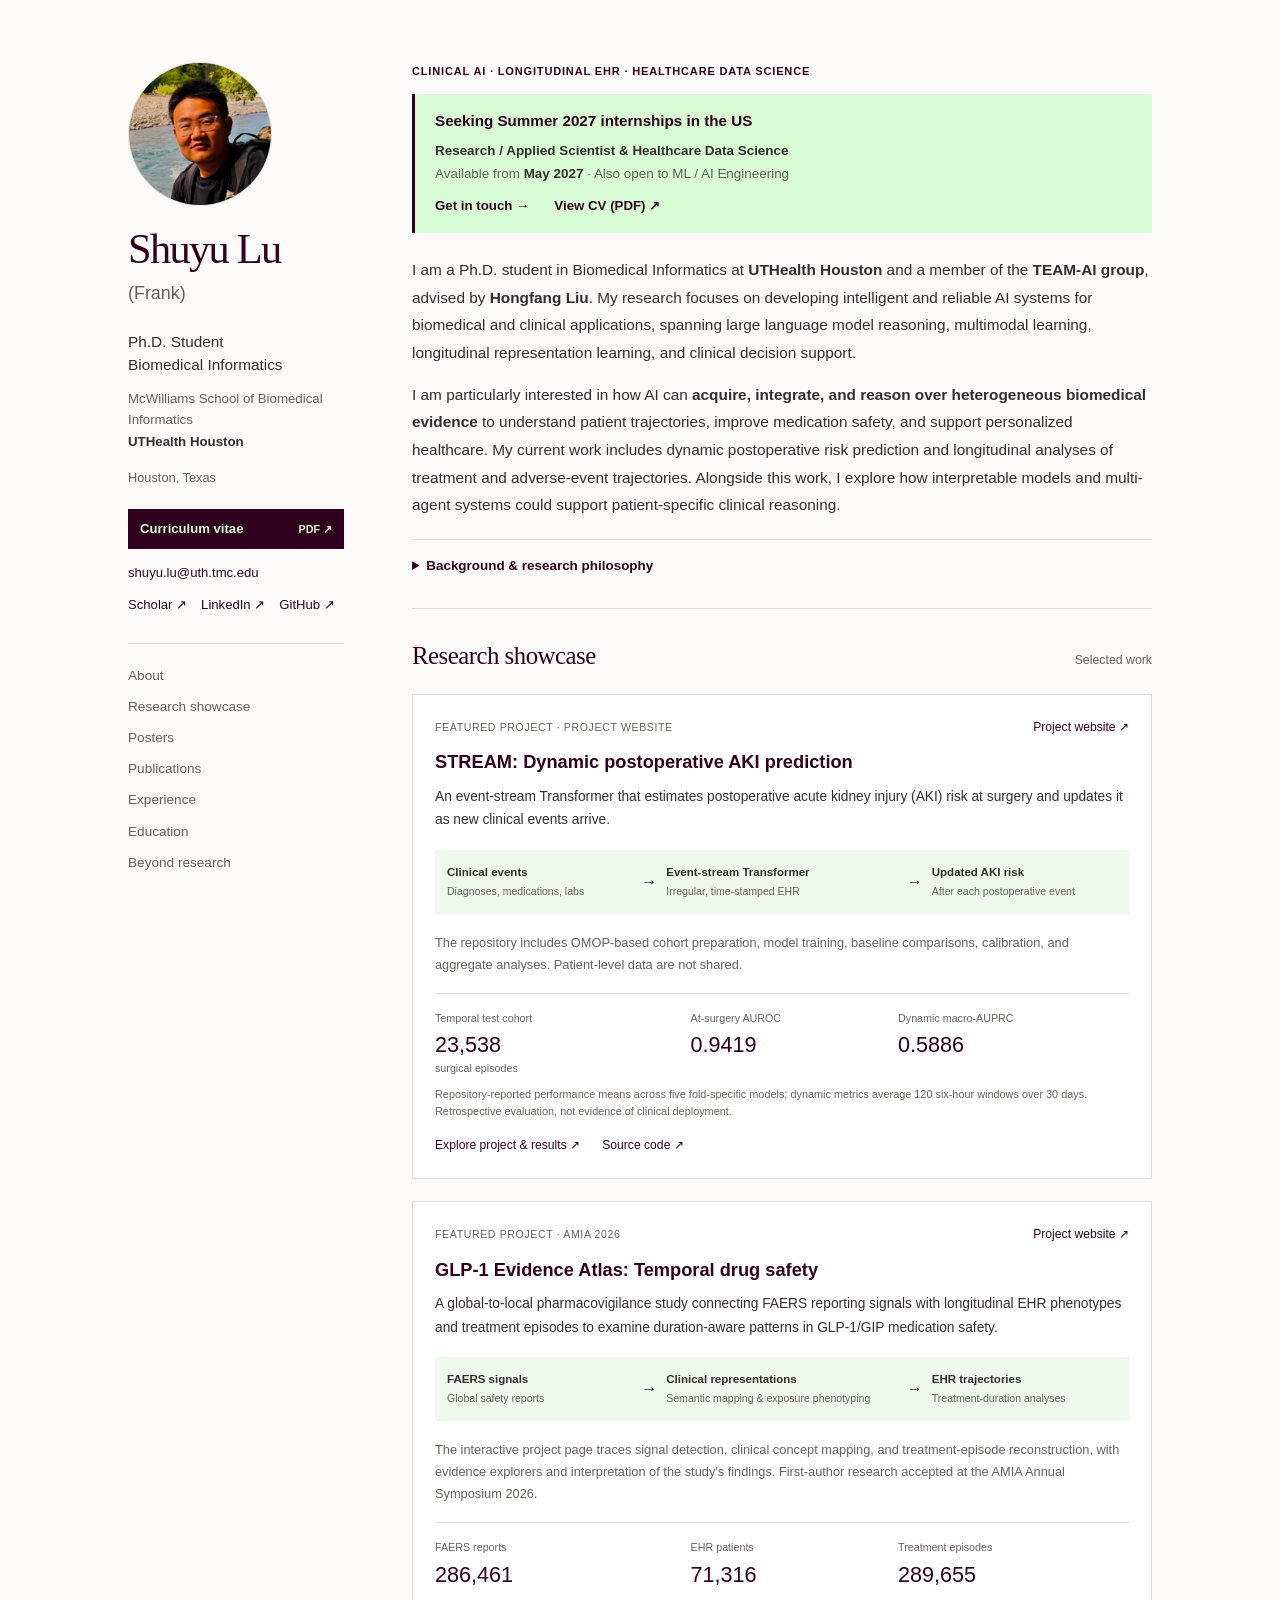
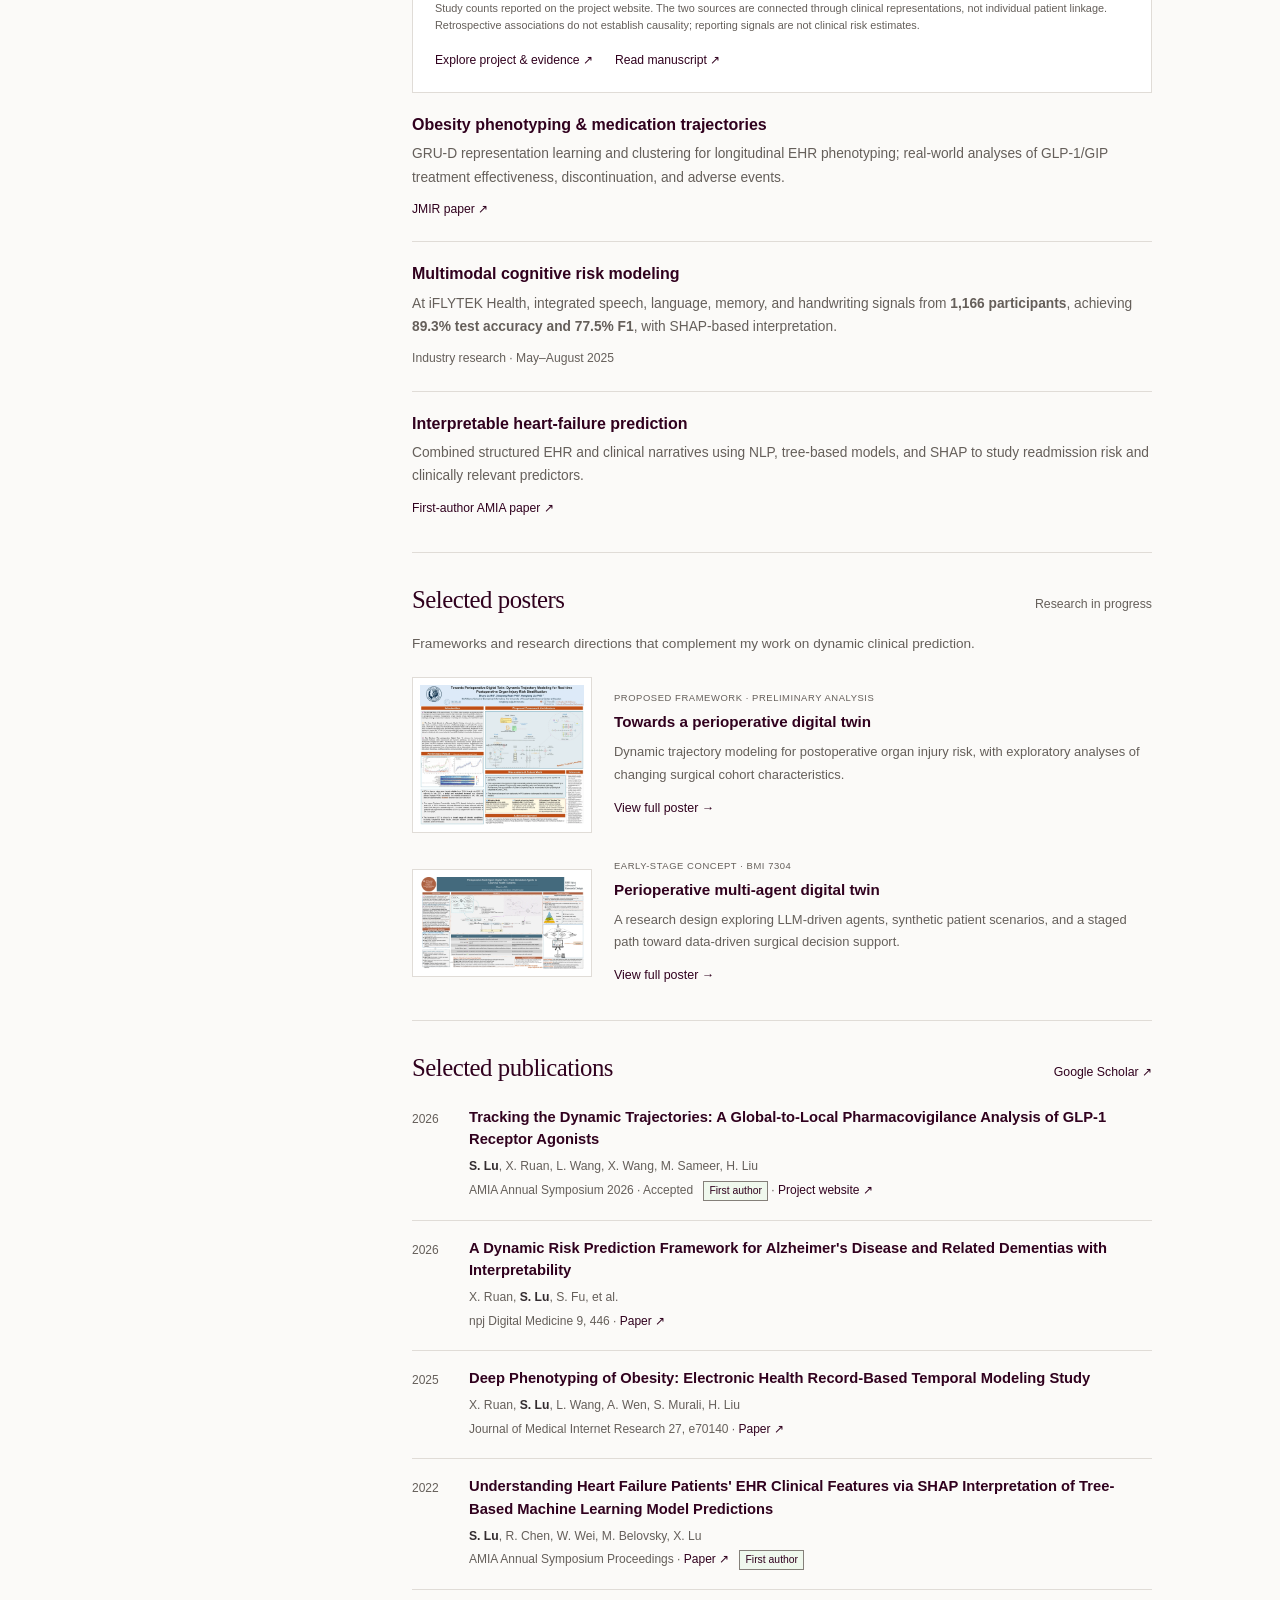
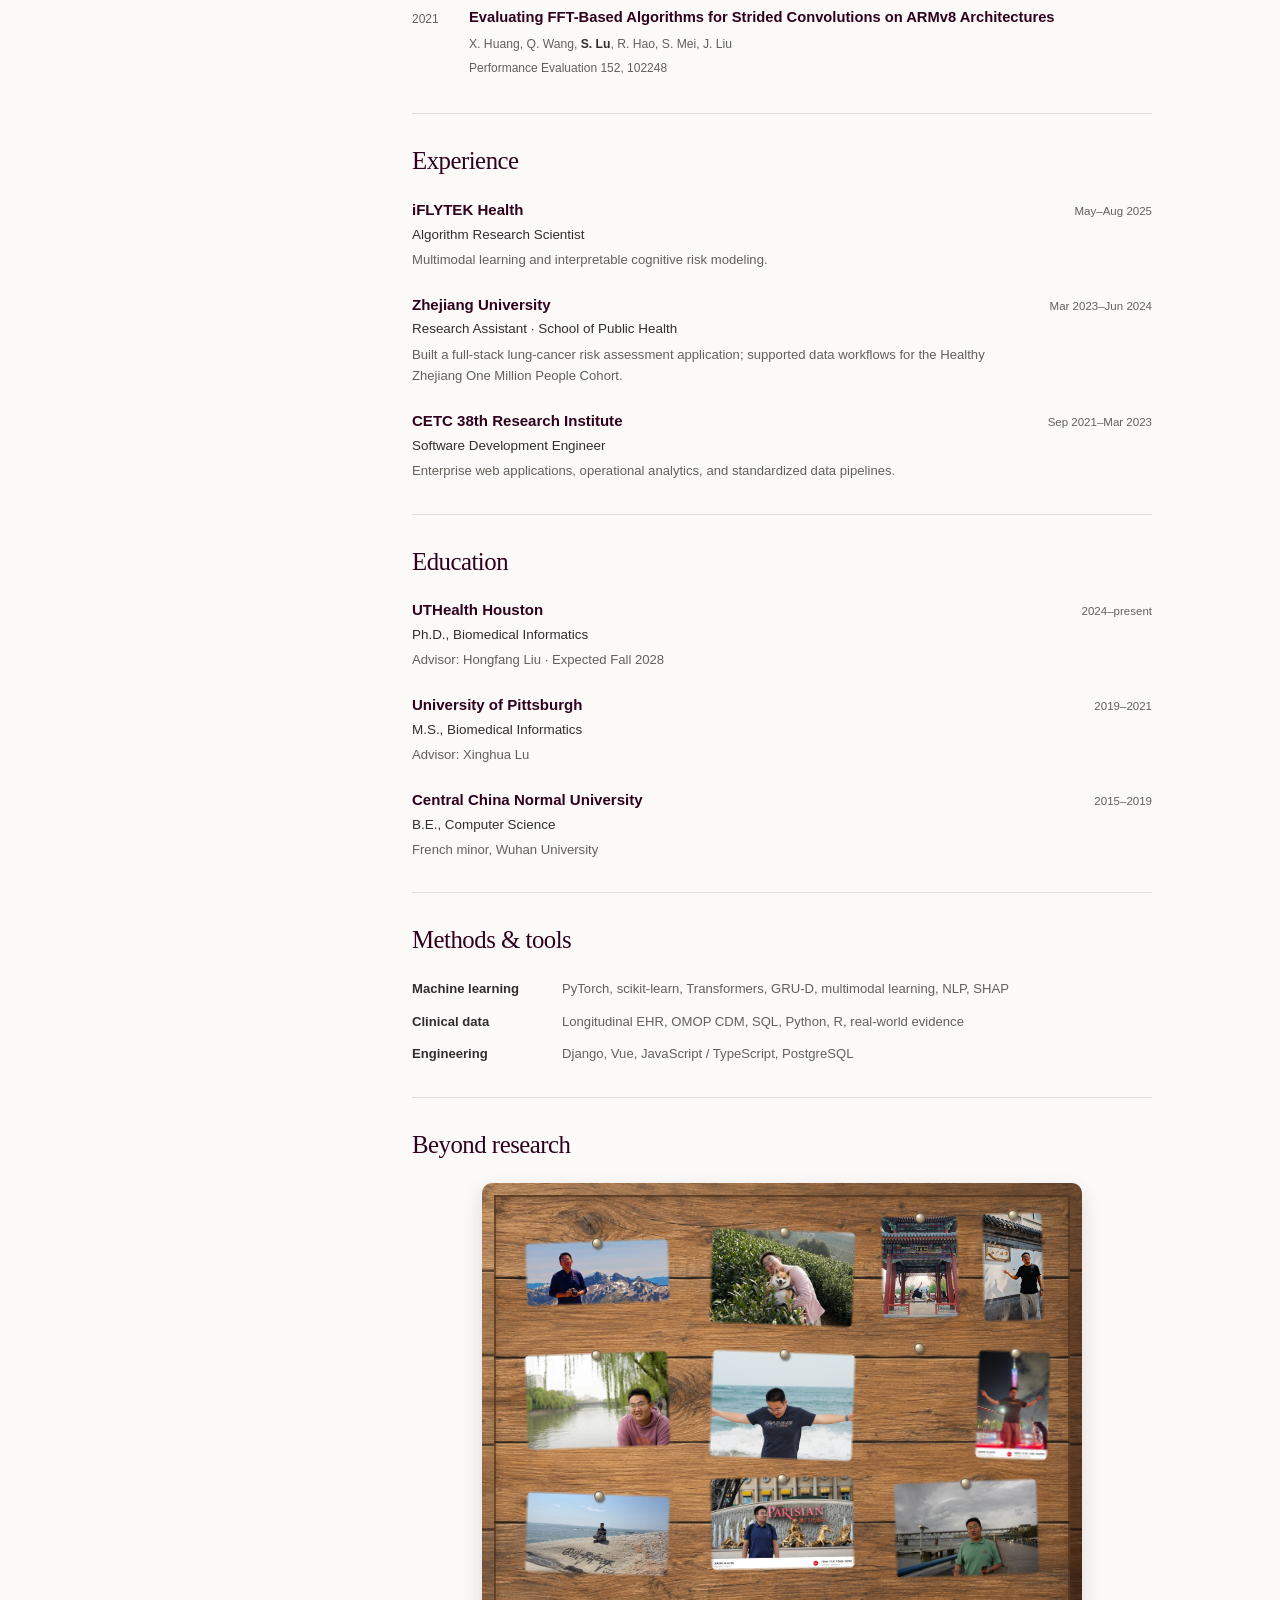
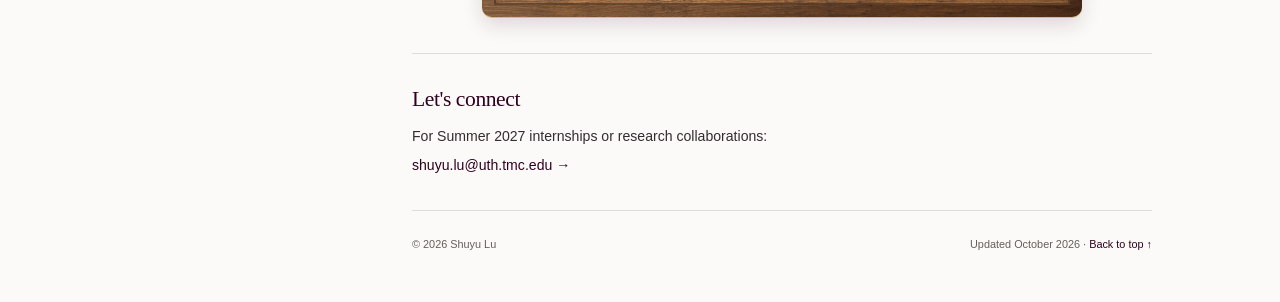
==== commit 51668bb9: "website" ====
--- a/docs/index.html
+++ b/docs/index.html
@@ -3,8 +3,58 @@
 <head>
 <meta charset="utf-8"><meta name="viewport" content="width=device-width, initial-scale=1">
 <meta name="theme-color" content="#fbfaf8">
-<meta name="description" content="Shuyu (Frank) Lu, Biomedical Informatics Ph.D. student at UTHealth Houston. Clinical AI, longitudinal EHR modeling, and healthcare data science. Seeking US internships starting May 2027.">
-<title>Shuyu (Frank) Lu | Clinical AI & Healthcare Data Science</title>
+<meta name="description" content="Shuyu Lu is a Biomedical Informatics Ph.D. student at UTHealth Houston researching clinical AI, longitudinal EHR modeling, and medication safety.">
+<meta name="author" content="Shuyu Lu">
+<meta name="google-site-verification" content="4ZEbjQctuDYM3dVjX2OTDz9AoPE3AD1bLSrO90PUTXM">
+<title>Shuyu Lu | Clinical AI Research | UTHealth Houston</title>
+<link rel="canonical" href="https://frank-lsy.github.io/Frank-LSY/">
+<meta property="og:type" content="profile">
+<meta property="og:locale" content="en_US">
+<meta property="og:site_name" content="Shuyu Lu">
+<meta property="og:title" content="Shuyu Lu | Clinical AI Research | UTHealth Houston">
+<meta property="og:description" content="Biomedical Informatics Ph.D. student at UTHealth Houston. Clinical AI, longitudinal EHR modeling, medication safety, and selected research projects.">
+<meta property="og:url" content="https://frank-lsy.github.io/Frank-LSY/">
+<meta property="og:image" content="https://frank-lsy.github.io/Frank-LSY/photos/shuyu-riverside.webp">
+<meta property="og:image:alt" content="Shuyu Lu by a river">
+<meta property="profile:first_name" content="Shuyu">
+<meta property="profile:last_name" content="Lu">
+<meta name="twitter:card" content="summary">
+<meta name="twitter:title" content="Shuyu Lu | Clinical AI Research | UTHealth Houston">
+<meta name="twitter:description" content="Biomedical Informatics Ph.D. student at UTHealth Houston researching clinical AI, longitudinal EHR modeling, and medication safety.">
+<meta name="twitter:image" content="https://frank-lsy.github.io/Frank-LSY/photos/shuyu-riverside.webp">
+<meta name="twitter:image:alt" content="Shuyu Lu by a river">
+<script type="application/ld+json">
+{
+  "@context": "https://schema.org",
+  "@type": "ProfilePage",
+  "@id": "https://frank-lsy.github.io/Frank-LSY/#profile",
+  "url": "https://frank-lsy.github.io/Frank-LSY/",
+  "name": "Shuyu Lu | Clinical AI Research | UTHealth Houston",
+  "description": "Personal academic website of Shuyu Lu, a Biomedical Informatics Ph.D. student at UTHealth Houston.",
+  "inLanguage": "en-US",
+  "mainEntity": {
+    "@type": "Person",
+    "@id": "https://frank-lsy.github.io/Frank-LSY/#person",
+    "name": "Shuyu Lu",
+    "givenName": "Shuyu",
+    "familyName": "Lu",
+    "alternateName": "Shuyu (Frank) Lu",
+    "url": "https://frank-lsy.github.io/Frank-LSY/",
+    "image": "https://frank-lsy.github.io/Frank-LSY/photos/shuyu-riverside.webp",
+    "description": "Ph.D. student in Biomedical Informatics at UTHealth Houston researching clinical AI, longitudinal EHR modeling, multimodal learning, medication safety, and clinical decision support.",
+    "affiliation": { "@type": "CollegeOrUniversity", "name": "UTHealth Houston" },
+    "alumniOf": [
+      { "@type": "CollegeOrUniversity", "name": "University of Pittsburgh" },
+      { "@type": "CollegeOrUniversity", "name": "Central China Normal University" }
+    ],
+    "sameAs": [
+      "https://scholar.google.com/citations?user=YHC0V5UAAAAJ&hl=en",
+      "https://www.linkedin.com/in/shuyulu",
+      "https://github.com/Frank-LSY"
+    ]
+  }
+}
+</script>
 <link rel="stylesheet" href="styles.css">
 <link rel="icon" type="image/svg+xml" href="data:image/svg+xml,%3Csvg xmlns='http://www.w3.org/2000/svg' viewBox='0 0 64 64'%3E%3Crect width='64' height='64' rx='10' fill='%2330011E'/%3E%3Ctext x='32' y='44' text-anchor='middle' font-family='Georgia,serif' font-size='38' fill='%23D7FCD4'%3ES%3C/text%3E%3C/svg%3E">
 </head>
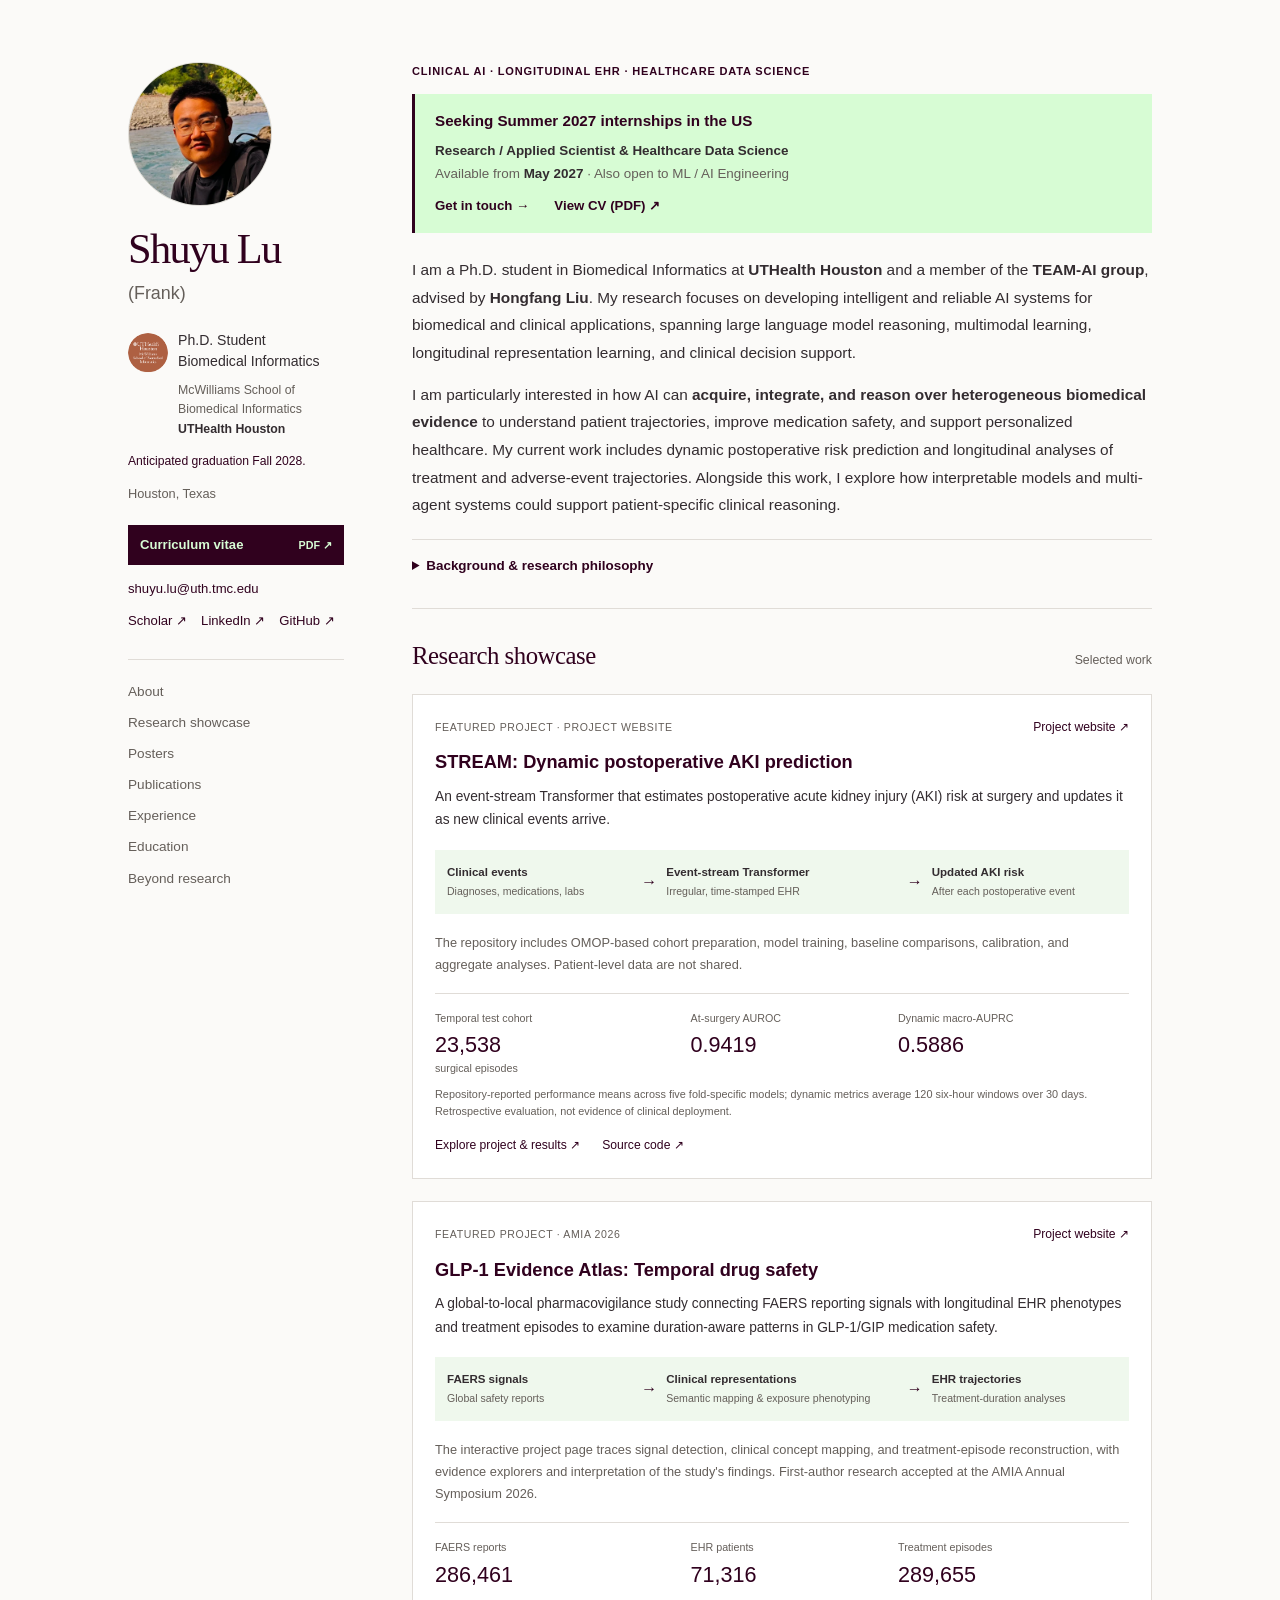
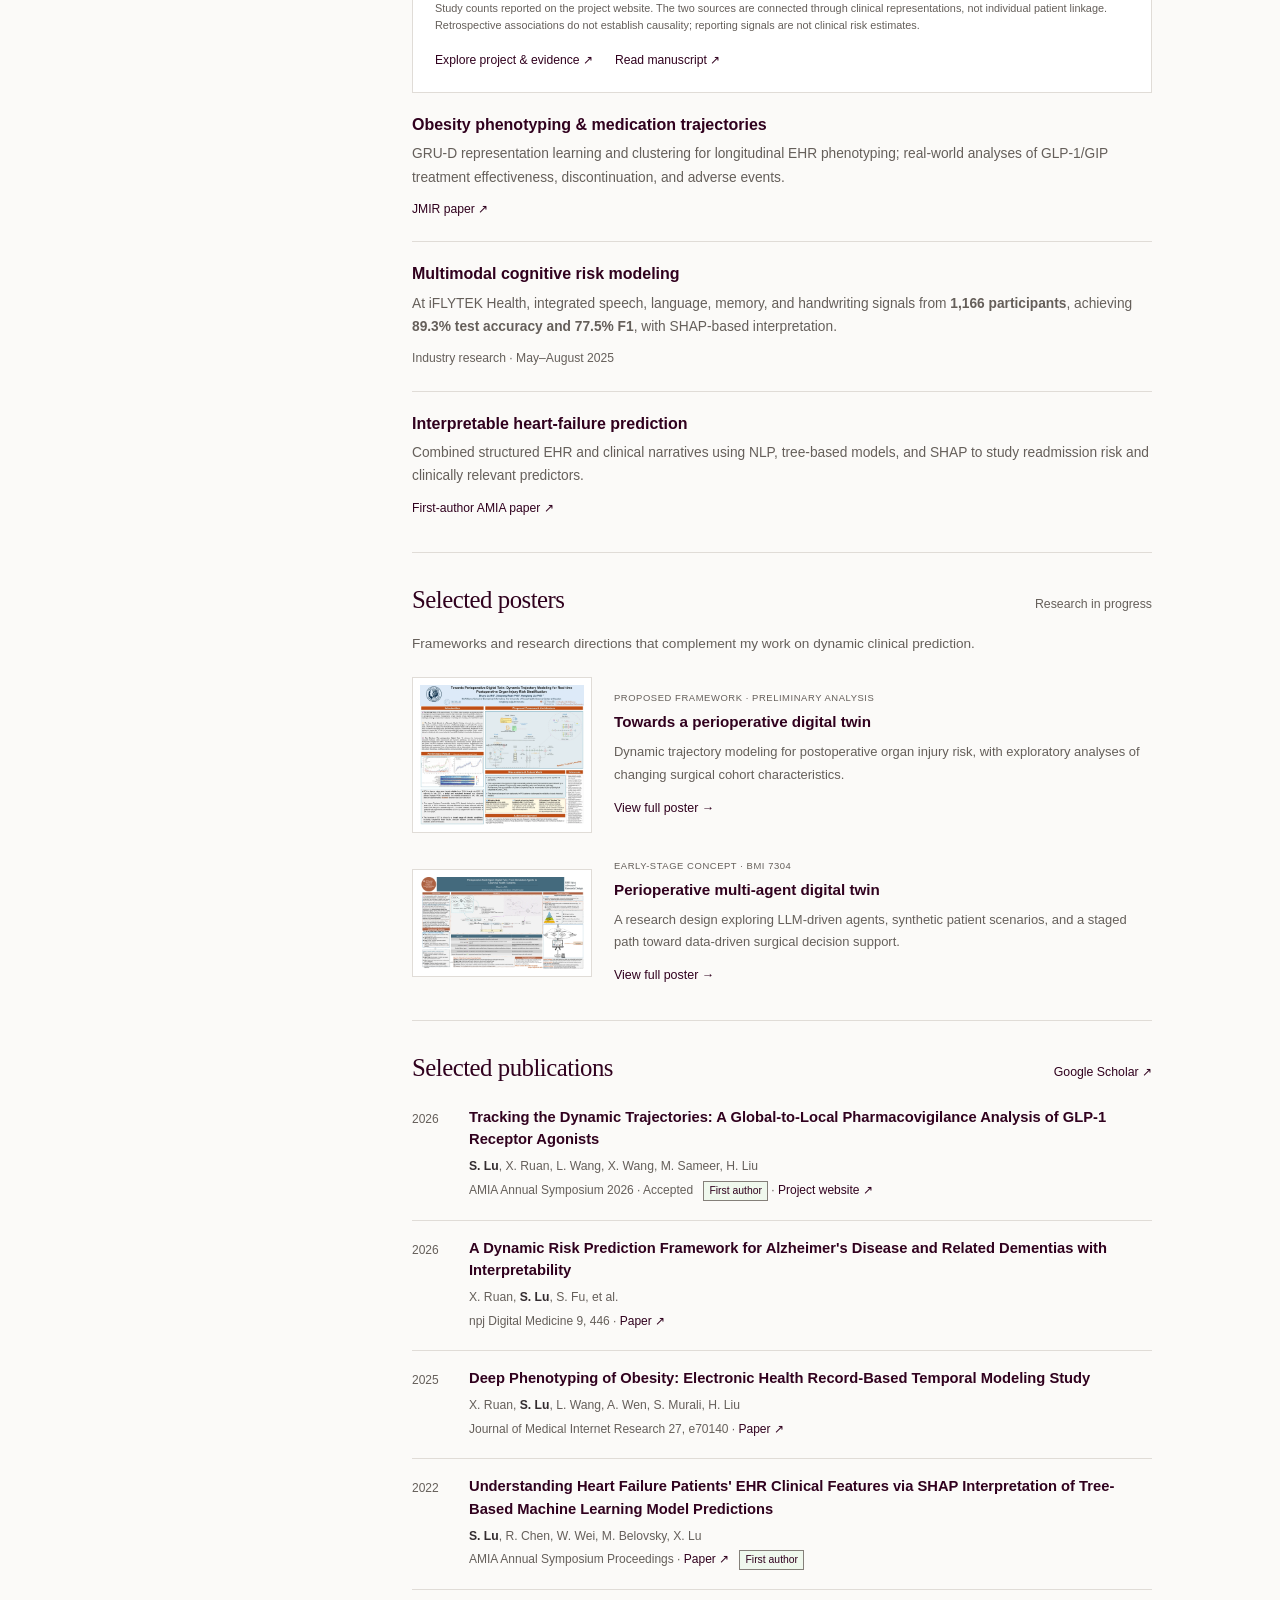
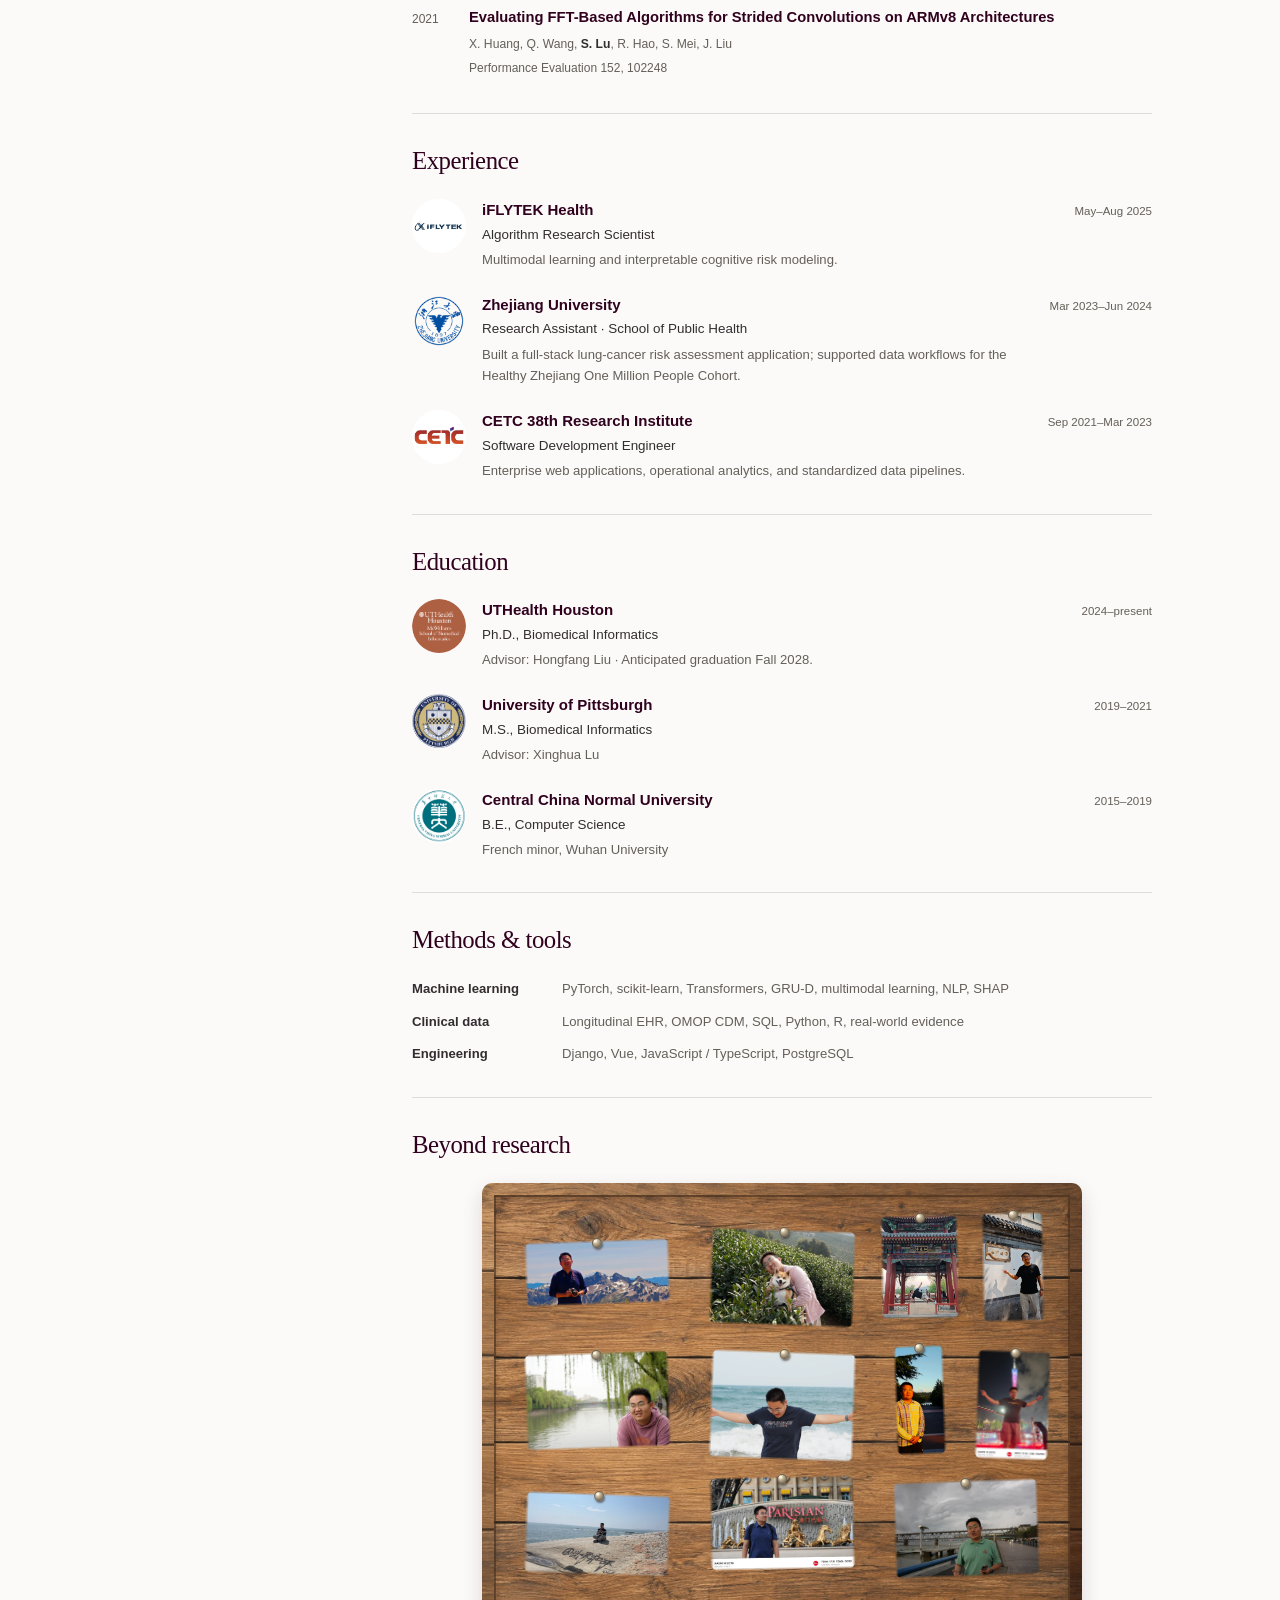
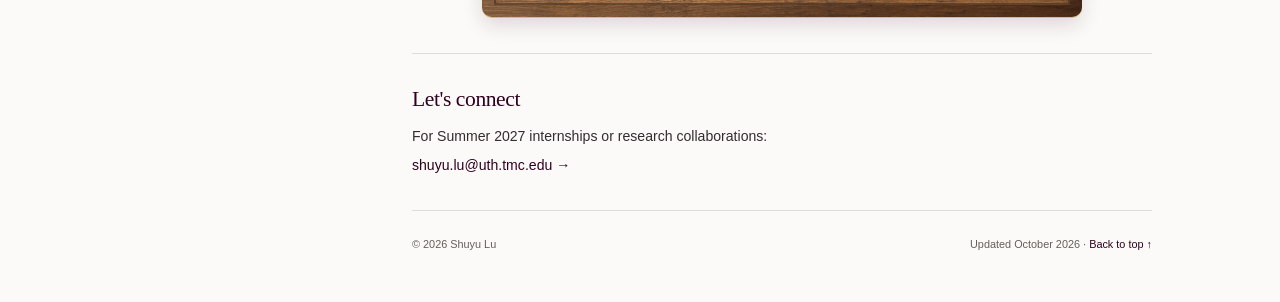
==== commit 7becb963: "website" ====
--- a/docs/index.html
+++ b/docs/index.html
@@ -64,8 +64,12 @@
 <header class="profile">
 <div class="avatar"><img src="photos/shuyu-riverside.webp" alt="Shuyu Lu by a river" width="1800" height="810" fetchpriority="high"></div>
 <h1 class="profile-title"><a class="name" href="#top">Shuyu Lu<span>(Frank)</span></a></h1>
-<p class="position">Ph.D. Student <span class="break"></span>Biomedical Informatics</p>
-<p class="affiliation">McWilliams School of Biomedical Informatics<br><strong>UTHealth Houston</strong></p>
+<div class="profile-academic">
+<span class="institution-logo uthealth" aria-hidden="true"><img src="assets/logos/uthealth.png" alt="" width="1000" height="1000"></span>
+<div><p class="position">Ph.D. Student<br>Biomedical Informatics</p>
+<p class="affiliation">McWilliams School of Biomedical Informatics<br><strong>UTHealth Houston</strong></p></div>
+</div>
+<p class="graduation">Anticipated graduation Fall 2028.</p>
 <p class="location">Houston, Texas</p>
 <div class="profile-links">
 <a class="cv-link" href="cv.pdf" target="_blank" rel="noopener">Curriculum vitae <span>PDF ↗</span></a>
@@ -148,15 +152,15 @@
 </section>
 <section id="experience">
 <div class="section-heading"><h2>Experience</h2></div>
-<article class="timeline-row"><div><h3>iFLYTEK Health</h3><p class="role">Algorithm Research Scientist</p><p>Multimodal learning and interpretable cognitive risk modeling.</p></div><time>May–Aug 2025</time></article>
-<article class="timeline-row"><div><h3>Zhejiang University</h3><p class="role">Research Assistant · School of Public Health</p><p>Built a full-stack lung-cancer risk assessment application; supported data workflows for the Healthy Zhejiang One Million People Cohort.</p></div><time>Mar 2023–Jun 2024</time></article>
-<article class="timeline-row"><div><h3>CETC 38th Research Institute</h3><p class="role">Software Development Engineer</p><p>Enterprise web applications, operational analytics, and standardized data pipelines.</p></div><time>Sep 2021–Mar 2023</time></article>
+<article class="timeline-row"><span class="institution-logo iflytek" aria-hidden="true"><img src="assets/logos/iflytek.png" alt="" loading="lazy"></span><div class="timeline-copy"><h3>iFLYTEK Health</h3><p class="role">Algorithm Research Scientist</p><p>Multimodal learning and interpretable cognitive risk modeling.</p></div><time>May–Aug 2025</time></article>
+<article class="timeline-row"><span class="institution-logo zhejiang" aria-hidden="true"><img src="assets/logos/zhejiang.png" alt="" loading="lazy"></span><div class="timeline-copy"><h3>Zhejiang University</h3><p class="role">Research Assistant · School of Public Health</p><p>Built a full-stack lung-cancer risk assessment application; supported data workflows for the Healthy Zhejiang One Million People Cohort.</p></div><time>Mar 2023–Jun 2024</time></article>
+<article class="timeline-row"><span class="institution-logo cetc" aria-hidden="true"><img src="assets/logos/cetc.png" alt="" loading="lazy"></span><div class="timeline-copy"><h3>CETC 38th Research Institute</h3><p class="role">Software Development Engineer</p><p>Enterprise web applications, operational analytics, and standardized data pipelines.</p></div><time>Sep 2021–Mar 2023</time></article>
 </section>
 <section id="education">
 <div class="section-heading"><h2>Education</h2></div>
-<article class="timeline-row"><div><h3>UTHealth Houston</h3><p class="role">Ph.D., Biomedical Informatics</p><p>Advisor: Hongfang Liu · Expected Fall 2028</p></div><time>2024–present</time></article>
-<article class="timeline-row"><div><h3>University of Pittsburgh</h3><p class="role">M.S., Biomedical Informatics</p><p>Advisor: Xinghua Lu</p></div><time>2019–2021</time></article>
-<article class="timeline-row"><div><h3>Central China Normal University</h3><p class="role">B.E., Computer Science</p><p>French minor, Wuhan University</p></div><time>2015–2019</time></article>
+<article class="timeline-row"><span class="institution-logo uthealth" aria-hidden="true"><img src="assets/logos/uthealth.png" alt="" loading="lazy"></span><div class="timeline-copy"><h3>UTHealth Houston</h3><p class="role">Ph.D., Biomedical Informatics</p><p>Advisor: Hongfang Liu · Anticipated graduation Fall 2028.</p></div><time>2024–present</time></article>
+<article class="timeline-row"><span class="institution-logo pittsburgh" aria-hidden="true"><img src="assets/logos/pittsburgh.png" alt="" loading="lazy"></span><div class="timeline-copy"><h3>University of Pittsburgh</h3><p class="role">M.S., Biomedical Informatics</p><p>Advisor: Xinghua Lu</p></div><time>2019–2021</time></article>
+<article class="timeline-row"><span class="institution-logo ccnu" aria-hidden="true"><img src="assets/logos/ccnu.png" alt="" loading="lazy"></span><div class="timeline-copy"><h3>Central China Normal University</h3><p class="role">B.E., Computer Science</p><p>French minor, Wuhan University</p></div><time>2015–2019</time></article>
 </section>
 <section id="methods">
 <div class="section-heading"><h2>Methods &amp; tools</h2></div>
--- a/docs/styles.css
+++ b/docs/styles.css
@@ -41,3 +41,21 @@
 .profile{scrollbar-color:var(--olive) transparent}
 .profile-title{margin:0;font:inherit;letter-spacing:normal}
 .featured+.featured{margin-top:22px}
+/* Original institution artwork, displayed compactly without altering the files. */
+.institution-logo{position:relative;display:block;width:54px;height:54px;overflow:hidden;border-radius:50%;flex:none;background:#fff}
+.institution-logo img{position:absolute;display:block;max-width:none;width:100%;height:auto;left:50%;top:50%;transform:translate(-50%,-50%)}
+.institution-logo.uthealth{border-radius:50%;background:transparent}
+.institution-logo.pittsburgh img{width:180%}
+.institution-logo.ccnu img{width:220%}
+.institution-logo.iflytek img{width:115%}
+.institution-logo.cetc img{width:100%}
+.institution-logo.zhejiang{background:transparent}
+.profile-academic{display:grid;grid-template-columns:40px minmax(0,1fr);gap:10px;align-items:start;margin-top:23px}
+.profile-academic .institution-logo{width:40px;height:40px;margin-top:3px}
+.profile-academic .position{margin:0 0 9px;font-size:.88rem;line-height:1.5}
+.profile-academic .affiliation{margin:0;font-size:.77rem;line-height:1.6}
+.graduation{font-size:.76rem;line-height:1.6;color:var(--accent);margin:12px 0 0}
+.timeline-row{display:grid;grid-template-columns:54px minmax(0,1fr) auto;column-gap:16px;align-items:start}
+.timeline-copy{min-width:0}
+@media(max-width:900px){.timeline-row{grid-template-columns:46px minmax(0,1fr);column-gap:13px;row-gap:4px}.timeline-row .institution-logo{width:46px;height:46px;grid-column:1;grid-row:1 / span 2}.timeline-row .timeline-copy{grid-column:2;grid-row:2}.timeline-row time{grid-column:2;grid-row:1;order:0;padding:0}.profile-academic{grid-template-columns:34px minmax(0,1fr);gap:8px}.profile-academic .institution-logo{width:34px;height:34px}}
+@media(max-width:680px){.profile-academic{clear:both;grid-template-columns:44px minmax(0,1fr);gap:12px;margin-top:17px}.profile-academic .institution-logo{width:44px;height:44px}.profile-academic .position{font-size:.85rem;margin-bottom:5px}.profile-academic .affiliation br{display:block}.profile-academic .affiliation strong:before{content:none}.graduation{margin-top:10px}.timeline-row{margin-bottom:25px}}
